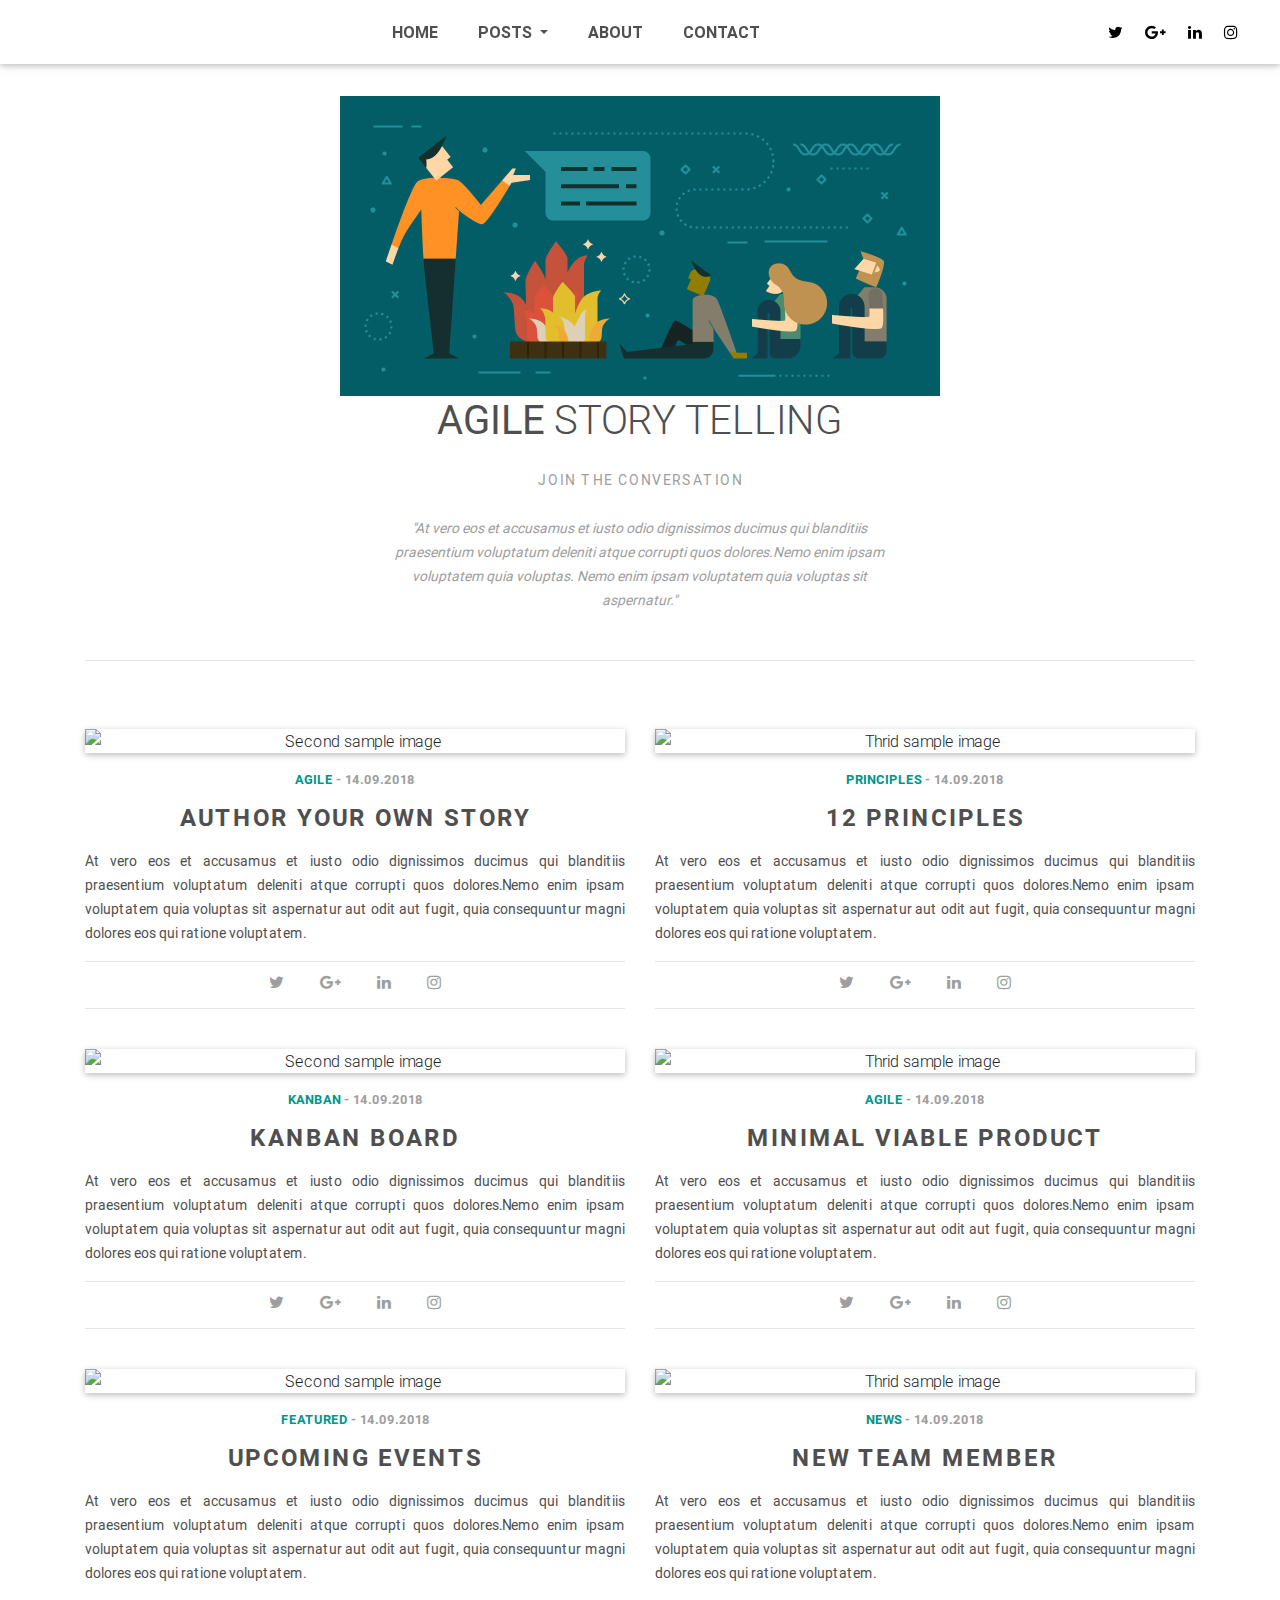
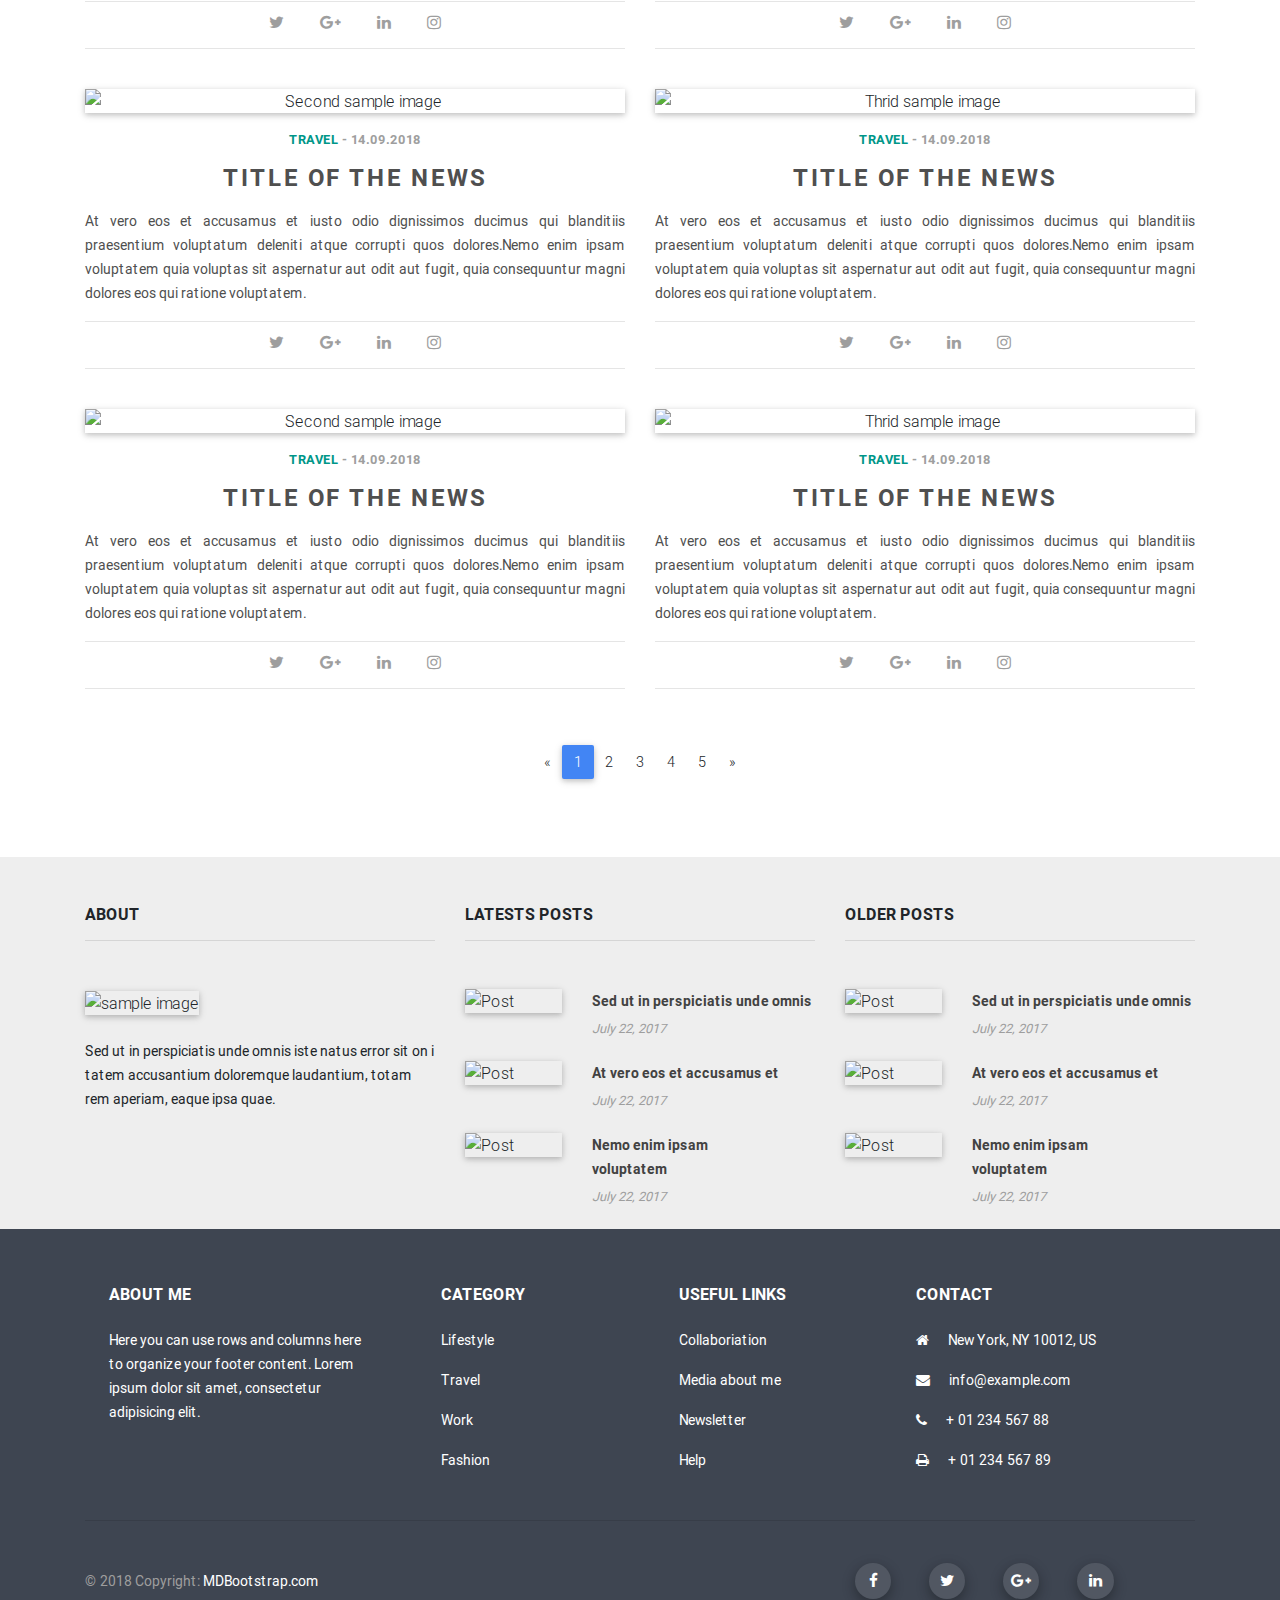
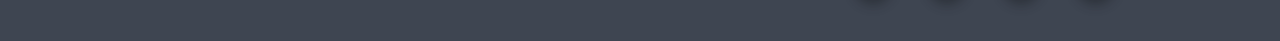
==== index.html @ 98bdf6e6 "first commit" ====
<!DOCTYPE html>
<html lang="en">

<head>
    <meta charset="UTF-8">
    <meta name="viewport" content="width=device-width, initial-scale=1, shrink-to-fit=no">
    <meta http-equiv="x-ua-compatible" content="ie=edge">

    <title>Agile Stories</title>

    <!-- Font Awesome -->
    <link rel="stylesheet" href="https://maxcdn.bootstrapcdn.com/font-awesome/4.7.0/css/font-awesome.min.css">

    <!-- Bootstrap core CSS -->
    <link href="../../css/bootstrap.min.css" rel="stylesheet">

    <!-- Material Design Bootstrap -->
    <link href="../../css/mdb.min.css" rel="stylesheet">

</head>

<body class="homepage-v2 hidden-sn animated">

    <!--Navigation-->
    <header>

        <!-- Navbar -->
        <nav class="navbar fixed-top navbar-expand-lg  navbar-light scrolling-navbar white">
            <div class="container-fluid justify-content-center align-items-center">

                <button class="navbar-toggler" type="button" data-toggle="collapse" data-target="#navbarSupportedContent-4" aria-controls="navbarSupportedContent-4"
                    aria-expanded="false" aria-label="Toggle navigation">
                    <span class="navbar-toggler-icon"></span>
                </button>
                <div class="collapse navbar-collapse justify-content-center" id="navbarSupportedContent-4">
                    <ul class="navbar-nav">

                        <li class="nav-item ml-4 mb-0">
                            <a class="nav-link waves-effect waves-light dark-grey-text font-weight-bold "
                                aria-haspopup="true" aria-expanded="false"> HOME </a>
                        </li>
                        <li class="nav-item dropdown ml-4  mb-0">
                            <a class="nav-link dropdown-toggle waves-effect waves-light dark-grey-text font-weight-bold" id="navbarDropdownMenuLink-2" data-toggle="dropdown"
                                aria-haspopup="true" aria-expanded="false"> POSTS </a>
                            <div class="dropdown-menu dropdown-menu-right" aria-labelledby="navbarDropdownMenuLink-2">
                                <a class="dropdown-item waves-effect waves-light" href="../postpage/v-1.html">V1</a>
                                <a class="dropdown-item waves-effect waves-light" href="../postpage/v-2.html">V2</a>
                                <a class="dropdown-item waves-effect waves-light" href="../postpage/v-3.html">V3</a>
                                <a class="dropdown-item waves-effect waves-light" href="../postpage/v-4.html">V4</a>
                            </div>
                        </li>
                        <li class="nav-item ml-4  mb-0">
                            <a href="#" class="nav-link waves-effect waves-light dark-grey-text font-weight-bold" id="navbarDropdownMenuLink-4"
                                > ABOUT </a>
                        </li>
                        <li class="nav-item ml-4 mb-0">
                            <a class="nav-link waves-effect waves-light dark-grey-text font-weight-bold" href="#">CONTACT
                                <span class="sr-only">(current)</span>
                            </a>
                        </li>
                        </li>

                    </ul>
                </div>

                <ul class="navbar-nav ml-auto nav-flex-icons">
                    <li class="nav-item ">
                        <a class="nav-link waves-effect waves-light">
                            <i class="fa fa-twitter"></i>
                        </a>
                    </li>
                    <li class="nav-item">
                        <a class="nav-link waves-effect waves-light">
                            <i class="fa fa-google-plus"></i>
                        </a>
                    </li>
                    <li class="nav-item">
                        <a class="nav-link waves-effect waves-light">
                            <i class="fa fa-linkedin"></i>
                        </a>
                    </li>
                    <li class="nav-item">
                        <a class="nav-link waves-effect waves-light">
                            <i class="fa fa-instagram"></i>
                        </a>
                    </li>

            </div>

        </nav>
        <!-- /.Navbar -->
    </header>
    <!-- /.Navigation -->

    <!--Main layout-->
    <main class="pt-5">

        <!--Intro-->
        <section>
            <div class="container-fluid text-center mt-5">
                <img src="/img/storytelling1.jpg" style="width: 600px" class="img-fluid" alt="First sample image">
                <!--Excerpt-->
                <h1 class="text-center dark-grey-text pb-3">
                    <strong>AGILE</strong> STORY TELLING</h1>

                <p class="grey-text text-center mb-4 text-uppercase spacing">JOIN THE CONVERSATION</p>
 
                <!--Grid row-->
                <div class="row flex-center">

                    <!--Grid column-->
                    <div class="col-md-10 col-xl-5">
                        <p class="grey-text text-center">
                            <em>"At vero eos et accusamus et iusto odio dignissimos ducimus qui blanditiis praesentium voluptatum
                                deleniti atque corrupti quos dolores.Nemo enim ipsam voluptatem quia voluptas. Nemo enim
                                ipsam voluptatem quia voluptas sit aspernatur."</em>
                        </p>
                    </div>
                    <!--Grid column-->

                </div>
                <!--Grid row-->

            </div>
        </section>
        <!--/Intro-->

        <!--Blog section-->
        <section>
            <div class="container">

                <hr class="my-5">
                <!--Blog-->
                <div class="row mt-5 pt-3">

                    <!--Main listing-->
                    <div class="col-lg-12 col-12 mt-1">

                        <!--Section: Blog v.3-->
                        <section class="section extra-margins pb-3 text-center text-lg-left">

                            <!--Grid row-->
                            <div class="row text-center">

                                <!--Grid column-->
                                <div class="col-md-6 mb-4">
                                    <!--Featured image-->
                                    <div class="view overlay z-depth-1 mb-2">
                                        <img src="https://mdbootstrap.com/img/Photos/Others/photo12.jpg" class="img-fluid" alt="Second sample image">
                                        <a>
                                            <div class="mask rgba-white-slight"></div>
                                        </a>
                                    </div>

                                    <!--Excerpt-->
                                    <a href="" class="teal-text text-center text-uppercase font-small">
                                        <h6 class="mb-3 mt-3 font-weight-bold ">Agile
                                            <a class="grey-text font-small"> - 14.09.2018</a>
                                        </h6>
                                    </a>
                                    <h4 class="mb-3 text-uppercase font-weight-bold dark-grey-text spacing">
                                        <strong>Author Your Own Story</strong>
                                    </h4>
                                    <p class="text-justify dark-grey-text">At vero eos et accusamus et iusto odio dignissimos ducimus qui blanditiis praesentium
                                        voluptatum deleniti atque corrupti quos dolores.Nemo enim ipsam voluptatem quia voluptas
                                        sit aspernatur aut odit aut fugit, quia consequuntur magni dolores eos qui ratione
                                        voluptatem.
                                    </p>

                                    <hr class="pb-0 mb-0">

                                    <a class="nav-link waves-effect waves-light">
                                        <i class="fa fa-twitter grey-text"></i>
                                    </a>
                                    <a class="nav-link waves-effect waves-light">
                                        <i class="fa fa-google-plus grey-text"></i>
                                    </a>
                                    <a class="nav-link waves-effect waves-light">
                                        <i class="fa fa-linkedin grey-text"></i>
                                    </a>
                                    <a class="nav-link waves-effect waves-light">
                                        <i class="fa fa-instagram grey-text"></i>
                                    </a>

                                    <hr class="pt-0 mt-0">
                                </div>
                                <!--Grid column-->

                                <!--Grid column-->
                                <div class="col-md-6 mb-4">
                                    <!--Featured image-->
                                    <div class="view overlay z-depth-1 mb-2">
                                        <img src="https://mdbootstrap.com/img/Photos/Others/photo3.jpg" class="img-fluid" alt="Thrid sample image">
                                        <a>
                                            <div class="mask rgba-white-slight"></div>
                                        </a>
                                    </div>

                                    <!--Excerpt-->
                                    <a href="" class="teal-text text-center text-uppercase font-small">
                                        <h6 class="mb-3 mt-3 font-weight-bold ">Principles
                                            <a class="grey-text font-small"> - 14.09.2018</a>
                                        </h6>
                                    </a>
                                    <h4 class="mb-3 text-uppercase font-weight-bold dark-grey-text spacing">
                                        <strong>12 Principles</strong>
                                    </h4>
                                    <p class="text-justify dark-grey-text">At vero eos et accusamus et iusto odio dignissimos ducimus qui blanditiis praesentium
                                        voluptatum deleniti atque corrupti quos dolores.Nemo enim ipsam voluptatem quia voluptas
                                        sit aspernatur aut odit aut fugit, quia consequuntur magni dolores eos qui ratione
                                        voluptatem.
                                    </p>

                                    <hr class="pb-0 mb-0">

                                    <a class="nav-link waves-effect waves-light">
                                        <i class="fa fa-twitter grey-text"></i>
                                    </a>
                                    <a class="nav-link waves-effect waves-light">
                                        <i class="fa fa-google-plus grey-text"></i>
                                    </a>
                                    <a class="nav-link waves-effect waves-light">
                                        <i class="fa fa-linkedin grey-text"></i>
                                    </a>
                                    <a class="nav-link waves-effect waves-light">
                                        <i class="fa fa-instagram grey-text"></i>
                                    </a>

                                    <hr class="pt-0 mt-0">
                                </div>
                                <!--Grid column-->

                            </div>
                            <!--/Grid row-->

                            <!--Grid row-->
                            <div class="row text-center">

                                <!--Grid column-->
                                <div class="col-md-6 mb-4">
                                    <!--Featured image-->
                                    <div class="view overlay z-depth-1 mb-2">
                                        <img src="https://mdbootstrap.com/img/Photos/Others/photo13.jpg" class="img-fluid" alt="Second sample image">
                                        <a>
                                            <div class="mask rgba-white-slight"></div>
                                        </a>
                                    </div>

                                    <!--Excerpt-->
                                    <a href="" class="teal-text text-center text-uppercase font-small">
                                        <h6 class="mb-3 mt-3 font-weight-bold ">Kanban
                                            <a class="grey-text font-small"> - 14.09.2018</a>
                                        </h6>
                                    </a>
                                    <h4 class="mb-3 text-uppercase font-weight-bold dark-grey-text spacing">
                                        <strong>Kanban Board</strong>
                                    </h4>
                                    <p class="text-justify dark-grey-text">At vero eos et accusamus et iusto odio dignissimos ducimus qui blanditiis praesentium
                                        voluptatum deleniti atque corrupti quos dolores.Nemo enim ipsam voluptatem quia voluptas
                                        sit aspernatur aut odit aut fugit, quia consequuntur magni dolores eos qui ratione
                                        voluptatem.
                                    </p>

                                    <hr class="pb-0 mb-0">

                                    <a class="nav-link waves-effect waves-light">
                                        <i class="fa fa-twitter grey-text"></i>
                                    </a>
                                    <a class="nav-link waves-effect waves-light">
                                        <i class="fa fa-google-plus grey-text"></i>
                                    </a>
                                    <a class="nav-link waves-effect waves-light">
                                        <i class="fa fa-linkedin grey-text"></i>
                                    </a>
                                    <a class="nav-link waves-effect waves-light">
                                        <i class="fa fa-instagram grey-text"></i>
                                    </a>

                                    <hr class="pt-0 mt-0">
                                </div>
                                <!--Grid column-->

                                <!--Grid column-->
                                <div class="col-md-6 mb-4">
                                    <!--Featured image-->
                                    <div class="view overlay z-depth-1 mb-2">
                                        <img src="https://mdbootstrap.com/img/Photos/Others/photo15.jpg" class="img-fluid" alt="Thrid sample image">
                                        <a>
                                            <div class="mask rgba-white-slight"></div>
                                        </a>
                                    </div>

                                    <!--Excerpt-->
                                    <a href="" class="teal-text text-center text-uppercase font-small">
                                        <h6 class="mb-3 mt-3 font-weight-bold ">Agile
                                            <a class="grey-text font-small"> - 14.09.2018</a>
                                        </h6>
                                    </a>
                                    <h4 class="mb-3 text-uppercase font-weight-bold dark-grey-text spacing">
                                        <strong>Minimal Viable Product</strong>
                                    </h4>
                                    <p class="text-justify dark-grey-text">At vero eos et accusamus et iusto odio dignissimos ducimus qui blanditiis praesentium
                                        voluptatum deleniti atque corrupti quos dolores.Nemo enim ipsam voluptatem quia voluptas
                                        sit aspernatur aut odit aut fugit, quia consequuntur magni dolores eos qui ratione
                                        voluptatem.
                                    </p>

                                    <hr class="pb-0 mb-0">

                                    <a class="nav-link waves-effect waves-light">
                                        <i class="fa fa-twitter grey-text"></i>
                                    </a>
                                    <a class="nav-link waves-effect waves-light">
                                        <i class="fa fa-google-plus grey-text"></i>
                                    </a>
                                    <a class="nav-link waves-effect waves-light">
                                        <i class="fa fa-linkedin grey-text"></i>
                                    </a>
                                    <a class="nav-link waves-effect waves-light">
                                        <i class="fa fa-instagram grey-text"></i>
                                    </a>

                                    <hr class="pt-0 mt-0">
                                </div>
                                <!--Grid column-->

                            </div>
                            <!--/Grid row-->

                            <!--Grid row-->
                            <div class="row text-center">

                                <!--Grid column-->
                                <div class="col-md-6 mb-4">
                                    <!--Featured image-->
                                    <div class="view overlay z-depth-1 mb-2">
                                        <img src="https://mdbootstrap.com/img/Photos/Others/photo10.jpg" class="img-fluid" alt="Second sample image">
                                        <a>
                                            <div class="mask rgba-white-slight"></div>
                                        </a>
                                    </div>

                                    <!--Excerpt-->
                                    <a href="" class="teal-text text-center text-uppercase font-small">
                                        <h6 class="mb-3 mt-3 font-weight-bold ">Featured
                                            <a class="grey-text font-small"> - 14.09.2018</a>
                                        </h6>
                                    </a>
                                    <h4 class="mb-3 text-uppercase font-weight-bold dark-grey-text spacing">
                                        <strong>Upcoming Events</strong>
                                    </h4>
                                    <p class="text-justify dark-grey-text">At vero eos et accusamus et iusto odio dignissimos ducimus qui blanditiis praesentium
                                        voluptatum deleniti atque corrupti quos dolores.Nemo enim ipsam voluptatem quia voluptas
                                        sit aspernatur aut odit aut fugit, quia consequuntur magni dolores eos qui ratione
                                        voluptatem.
                                    </p>

                                    <hr class="pb-0 mb-0">

                                    <a class="nav-link waves-effect waves-light">
                                        <i class="fa fa-twitter grey-text"></i>
                                    </a>
                                    <a class="nav-link waves-effect waves-light">
                                        <i class="fa fa-google-plus grey-text"></i>
                                    </a>
                                    <a class="nav-link waves-effect waves-light">
                                        <i class="fa fa-linkedin grey-text"></i>
                                    </a>
                                    <a class="nav-link waves-effect waves-light">
                                        <i class="fa fa-instagram grey-text"></i>
                                    </a>

                                    <hr class="pt-0 mt-0">
                                </div>
                                <!--Grid column-->

                                <!--Grid column-->
                                <div class="col-md-6 mb-4">
                                    <!--Featured image-->
                                    <div class="view overlay z-depth-1 mb-2">
                                        <img src="https://mdbootstrap.com/img/Photos/Others/photo11.jpg" class="img-fluid" alt="Thrid sample image">
                                        <a>
                                            <div class="mask rgba-white-slight"></div>
                                        </a>
                                    </div>

                                    <!--Excerpt-->
                                    <a href="" class="teal-text text-center text-uppercase font-small">
                                        <h6 class="mb-3 mt-3 font-weight-bold ">News
                                            <a class="grey-text font-small"> - 14.09.2018</a>
                                        </h6>
                                    </a>
                                    <h4 class="mb-3 text-uppercase font-weight-bold dark-grey-text spacing">
                                        <strong>NEW TEAM MEMBER</strong>
                                    </h4>
                                    <p class="text-justify dark-grey-text">At vero eos et accusamus et iusto odio dignissimos ducimus qui blanditiis praesentium
                                        voluptatum deleniti atque corrupti quos dolores.Nemo enim ipsam voluptatem quia voluptas
                                        sit aspernatur aut odit aut fugit, quia consequuntur magni dolores eos qui ratione
                                        voluptatem.
                                    </p>

                                    <hr class="pb-0 mb-0">

                                    <a class="nav-link waves-effect waves-light">
                                        <i class="fa fa-twitter grey-text"></i>
                                    </a>
                                    <a class="nav-link waves-effect waves-light">
                                        <i class="fa fa-google-plus grey-text"></i>
                                    </a>
                                    <a class="nav-link waves-effect waves-light">
                                        <i class="fa fa-linkedin grey-text"></i>
                                    </a>
                                    <a class="nav-link waves-effect waves-light">
                                        <i class="fa fa-instagram grey-text"></i>
                                    </a>

                                    <hr class="pt-0 mt-0">
                                </div>
                                <!--Grid column-->

                            </div>
                            <!--/Grid row-->

                            <!--Grid row-->
                            <div class="row text-center">

                                <!--Grid column-->
                                <div class="col-md-6 mb-4">
                                    <!--Featured image-->
                                    <div class="view overlay z-depth-1 mb-2">
                                        <img src="https://mdbootstrap.com/img/Photos/Others/laptop-sm.jpg" class="img-fluid" alt="Second sample image">
                                        <a>
                                            <div class="mask rgba-white-slight"></div>
                                        </a>
                                    </div>

                                    <!--Excerpt-->
                                    <a href="" class="teal-text text-center text-uppercase font-small">
                                        <h6 class="mb-3 mt-3 font-weight-bold ">Travel
                                            <a class="grey-text font-small"> - 14.09.2018</a>
                                        </h6>
                                    </a>
                                    <h4 class="mb-3 text-uppercase font-weight-bold dark-grey-text spacing">
                                        <strong>title of the news</strong>
                                    </h4>
                                    <p class="text-justify dark-grey-text">At vero eos et accusamus et iusto odio dignissimos ducimus qui blanditiis praesentium
                                        voluptatum deleniti atque corrupti quos dolores.Nemo enim ipsam voluptatem quia voluptas
                                        sit aspernatur aut odit aut fugit, quia consequuntur magni dolores eos qui ratione
                                        voluptatem.
                                    </p>

                                    <hr class="pb-0 mb-0">

                                    <a class="nav-link waves-effect waves-light">
                                        <i class="fa fa-twitter grey-text"></i>
                                    </a>
                                    <a class="nav-link waves-effect waves-light">
                                        <i class="fa fa-google-plus grey-text"></i>
                                    </a>
                                    <a class="nav-link waves-effect waves-light">
                                        <i class="fa fa-linkedin grey-text"></i>
                                    </a>
                                    <a class="nav-link waves-effect waves-light">
                                        <i class="fa fa-instagram grey-text"></i>
                                    </a>

                                    <hr class="pt-0 mt-0">
                                </div>
                                <!--Grid column-->

                                <!--Grid column-->
                                <div class="col-md-6 mb-4">
                                    <!--Featured image-->
                                    <div class="view overlay z-depth-1 mb-2">
                                        <img src="https://mdbootstrap.com/img/Photos/Others/photo4.jpg" class="img-fluid" alt="Thrid sample image">
                                        <a>
                                            <div class="mask rgba-white-slight"></div>
                                        </a>
                                    </div>

                                    <!--Excerpt-->
                                    <a href="" class="teal-text text-center text-uppercase font-small">
                                        <h6 class="mb-3 mt-3 font-weight-bold ">Travel
                                            <a class="grey-text font-small"> - 14.09.2018</a>
                                        </h6>
                                    </a>
                                    <h4 class="mb-3 text-uppercase font-weight-bold dark-grey-text spacing">
                                        <strong>title of the news</strong>
                                    </h4>
                                    <p class="text-justify dark-grey-text">At vero eos et accusamus et iusto odio dignissimos ducimus qui blanditiis praesentium
                                        voluptatum deleniti atque corrupti quos dolores.Nemo enim ipsam voluptatem quia voluptas
                                        sit aspernatur aut odit aut fugit, quia consequuntur magni dolores eos qui ratione
                                        voluptatem.
                                    </p>

                                    <hr class="pb-0 mb-0">

                                    <a class="nav-link waves-effect waves-light">
                                        <i class="fa fa-twitter grey-text"></i>
                                    </a>
                                    <a class="nav-link waves-effect waves-light">
                                        <i class="fa fa-google-plus grey-text"></i>
                                    </a>
                                    <a class="nav-link waves-effect waves-light">
                                        <i class="fa fa-linkedin grey-text"></i>
                                    </a>
                                    <a class="nav-link waves-effect waves-light">
                                        <i class="fa fa-instagram grey-text"></i>
                                    </a>

                                    <hr class="pt-0 mt-0">
                                </div>
                                <!--Grid column-->

                            </div>
                            <!--/Grid row-->

                            <!--Grid row-->
                            <div class="row text-center">

                                <!--Grid column-->
                                <div class="col-md-6 mb-4">
                                    <!--Featured image-->
                                    <div class="view overlay z-depth-1 mb-2">
                                        <img src="https://mdbootstrap.com/img/Photos/Others/photo14.jpg" class="img-fluid" alt="Second sample image">
                                        <a>
                                            <div class="mask rgba-white-slight"></div>
                                        </a>
                                    </div>

                                    <!--Excerpt-->
                                    <a href="" class="teal-text text-center text-uppercase font-small">
                                        <h6 class="mb-3 mt-3 font-weight-bold ">Travel
                                            <a class="grey-text font-small"> - 14.09.2018</a>
                                        </h6>
                                    </a>
                                    <h4 class="mb-3 text-uppercase font-weight-bold dark-grey-text spacing">
                                        <strong>title of the news</strong>
                                    </h4>
                                    <p class="text-justify dark-grey-text">At vero eos et accusamus et iusto odio dignissimos ducimus qui blanditiis praesentium
                                        voluptatum deleniti atque corrupti quos dolores.Nemo enim ipsam voluptatem quia voluptas
                                        sit aspernatur aut odit aut fugit, quia consequuntur magni dolores eos qui ratione
                                        voluptatem.
                                    </p>

                                    <hr class="pb-0 mb-0">

                                    <a class="nav-link waves-effect waves-light">
                                        <i class="fa fa-twitter grey-text"></i>
                                    </a>
                                    <a class="nav-link waves-effect waves-light">
                                        <i class="fa fa-google-plus grey-text"></i>
                                    </a>
                                    <a class="nav-link waves-effect waves-light">
                                        <i class="fa fa-linkedin grey-text"></i>
                                    </a>
                                    <a class="nav-link waves-effect waves-light">
                                        <i class="fa fa-instagram grey-text"></i>
                                    </a>

                                    <hr class="pt-0 mt-0">
                                </div>
                                <!--Grid column-->

                                <!--Grid column-->
                                <div class="col-md-6 mb-4">
                                    <!--Featured image-->
                                    <div class="view overlay z-depth-1 mb-2">
                                        <img src="https://mdbootstrap.com/img/Photos/Others/laptop1.jpg" class="img-fluid" alt="Thrid sample image">
                                        <a>
                                            <div class="mask rgba-white-slight"></div>
                                        </a>
                                    </div>

                                    <!--Excerpt-->
                                    <a href="" class="teal-text text-center text-uppercase font-small">
                                        <h6 class="mb-3 mt-3 font-weight-bold ">Travel
                                            <a class="grey-text font-small"> - 14.09.2018</a>
                                        </h6>
                                    </a>
                                    <h4 class="mb-3 text-uppercase font-weight-bold dark-grey-text spacing">
                                        <strong>title of the news</strong>
                                    </h4>
                                    <p class="text-justify dark-grey-text">At vero eos et accusamus et iusto odio dignissimos ducimus qui blanditiis praesentium
                                        voluptatum deleniti atque corrupti quos dolores.Nemo enim ipsam voluptatem quia voluptas
                                        sit aspernatur aut odit aut fugit, quia consequuntur magni dolores eos qui ratione
                                        voluptatem.
                                    </p>

                                    <hr class="pb-0 mb-0">

                                    <a class="nav-link waves-effect waves-light">
                                        <i class="fa fa-twitter grey-text"></i>
                                    </a>
                                    <a class="nav-link waves-effect waves-light">
                                        <i class="fa fa-google-plus grey-text"></i>
                                    </a>
                                    <a class="nav-link waves-effect waves-light">
                                        <i class="fa fa-linkedin grey-text"></i>
                                    </a>
                                    <a class="nav-link waves-effect waves-light">
                                        <i class="fa fa-instagram grey-text"></i>
                                    </a>

                                    <hr class="pt-0 mt-0">
                                </div>
                                <!--Grid column-->

                            </div>
                            <!--/Grid row-->


                        </section>
                        <!--Section: Blog v.3-->


                        <!--Pagination dark grey-->
                        <nav class="mb-5 pb-2">
                            <ul class="pagination pg-darkgrey flex-center">
                                <!--Arrow left-->
                                <li class="page-item">
                                    <a class="page-link" aria-label="Previous">
                                        <span aria-hidden="true">&laquo;</span>
                                        <span class="sr-only">Previous</span>
                                    </a>
                                </li>

                                <!--Numbers-->
                                <li class="page-item active">
                                    <a class="page-link">1</a>
                                </li>
                                <li class="page-item">
                                    <a class="page-link">2</a>
                                </li>
                                <li class="page-item">
                                    <a class="page-link">3</a>
                                </li>
                                <li class="page-item">
                                    <a class="page-link">4</a>
                                </li>
                                <li class="page-item">
                                    <a class="page-link">5</a>
                                </li>

                                <!--Arrow right-->
                                <li class="page-item">
                                    <a class="page-link" aria-label="Next">
                                        <span aria-hidden="true">&raquo;</span>
                                        <span class="sr-only">Next</span>
                                    </a>
                                </li>
                            </ul>
                        </nav>
                        <!--Pagination dark grey-->

                    </div>
                    <!--Main listing-->

                </div>
                <!--Blog-->

            </div>
        </section>
        <!--Blog section-->

        <!--Latest posts-->
        <section>
            <div class="container-fluid grey lighten-3 mb-0 pb-0">
                <div class="container">
                    <!--Grid row-->
                    <div class="row">

                        <!--Grid column-->
                        <div class="col-lg-4 col-md-12">
                            <h6 class="font-weight-bold mt-5 mb-3">ABOUT</h6>
                            <hr class="mb-5">
                            <img src="https://mdbootstrap.com/img/Photos/Slides/img (108).jpg" alt="sample image" class="img-fluid z-depth-1">
                            <p class="mt-4 mb-5">Sed ut in perspiciatis unde omnis iste natus error sit on i tatem accusantium doloremque laudantium,
                                totam rem aperiam, eaque ipsa quae.</p>
                        </div>
                        <!--Grid column-->

                        <!--Grid column-->
                        <div class="col-lg-4 col-md-6">
                            <h6 class="font-weight-bold mt-5 mb-3">LATESTS POSTS</h6>
                            <hr class="mb-5">
                            <!--Grid row-->
                            <div class="row mt-4">

                                <!--Grid column-->
                                <div class="col-4">

                                    <!--Image-->
                                    <div class="view overlay z-depth-1 mb-3">
                                        <img src="https://mdbootstrap.com/img/Photos/Others/photo12.jpg" class="img-fluid" alt="Post">
                                        <a>
                                            <div class="mask rgba-white-slight"></div>
                                        </a>
                                    </div>

                                </div>
                                <!--Grid column-->

                                <!--Second column-->
                                <div class="col-8 mb-1">

                                    <!--Post data-->
                                    <div class="">
                                        <p class="mb-1">
                                            <a href="#!" class="text-hover font-weight-bold">Sed ut in perspiciatis unde omnis</a>
                                        </p>
                                        <p class="font-small grey-text">
                                            <em>July 22, 2017</em>
                                        </p>
                                    </div>

                                </div>
                                <!--Second column-->

                            </div>
                            <!--Grid row-->

                            <!--Grid row-->
                            <div class="row">

                                <!--Grid column-->
                                <div class="col-4">

                                    <!--Image-->
                                    <div class="view overlay z-depth-1 mb-3">
                                        <img src="https://mdbootstrap.com/img/Photos/Others/photo11.jpg" class="img-fluid" alt="Post">
                                        <a>
                                            <div class="mask rgba-white-slight"></div>
                                        </a>
                                    </div>

                                </div>
                                <!--Grid column-->

                                <!--Second column-->
                                <div class="col-7 mb-1">

                                    <!--Post data-->
                                    <div class="">
                                        <p class="mb-1">
                                            <a href="#!" class="text-hover font-weight-bold">At vero eos et accusamus et </a>
                                        </p>
                                        <p class="font-small grey-text">
                                            <em>July 22, 2017</em>
                                        </p>
                                    </div>

                                </div>
                                <!--Second column-->

                            </div>
                            <!--Grid row-->

                            <!--Grid row-->
                            <div class="row">

                                <!--Grid column-->
                                <div class="col-4">

                                    <!--Image-->
                                    <div class="view overlay z-depth-1 mb-3">
                                        <img src="https://mdbootstrap.com/img/Photos/Others/photo15.jpg" class="img-fluid" alt="Post">
                                        <a>
                                            <div class="mask rgba-white-slight"></div>
                                        </a>
                                    </div>

                                </div>
                                <!--Grid column-->

                                <!--Second column-->
                                <div class="col-7 mb-1">

                                    <!--Post data-->
                                    <div class="">
                                        <p class="mb-1">
                                            <a href="#!" class="text-hover font-weight-bold">Nemo enim ipsam voluptatem</a>
                                        </p>
                                        <p class="font-small grey-text">
                                            <em>July 22, 2017</em>
                                        </p>

                                    </div>

                                </div>
                                <!--Second column-->

                            </div>
                            <!--Grid row-->

                        </div>
                        <!--Grid column-->

                        <!--Grid column-->
                        <div class="col-lg-4 col-md-6">
                            <h6 class="font-weight-bold mt-5 mb-3">OLDER POSTS</h6>
                            <hr class="mb-5">
                            <!--Grid row-->
                            <div class="row mt-4">

                                <!--Grid column-->
                                <div class="col-4">

                                    <!--Image-->
                                    <div class="view overlay z-depth-1 mb-3">
                                        <img src="https://mdbootstrap.com/img/Photos/Others/photo1.jpg" class="img-fluid" alt="Post">
                                        <a>
                                            <div class="mask rgba-white-slight"></div>
                                        </a>
                                    </div>

                                </div>
                                <!--Grid column-->

                                <!--Second column-->
                                <div class="col-8 mb-1">

                                    <!--Post data-->
                                    <div class="">
                                        <p class="mb-1">
                                            <a href="#!" class="text-hover font-weight-bold">Sed ut in perspiciatis unde omnis</a>
                                        </p>
                                        <p class="font-small grey-text">
                                            <em>July 22, 2017</em>
                                        </p>

                                    </div>

                                </div>
                                <!--Second column-->

                            </div>
                            <!--Grid row-->


                            <!--Grid row-->
                            <div class="row">

                                <!--Grid column-->
                                <div class="col-4">

                                    <!--Image-->
                                    <div class="view overlay z-depth-1 mb-3">
                                        <img src="https://mdbootstrap.com/img/Photos/Others/photo9.jpg" class="img-fluid" alt="Post">
                                        <a>
                                            <div class="mask rgba-white-slight"></div>
                                        </a>
                                    </div>

                                </div>
                                <!--Grid column-->

                                <!--Second column-->
                                <div class="col-7 mb-1">

                                    <!--Post data-->
                                    <div class="">
                                        <p class="mb-1">
                                            <a href="#!" class="text-hover font-weight-bold">At vero eos et accusamus et </a>
                                        </p>
                                        <p class="font-small grey-text">
                                            <em>July 22, 2017</em>
                                        </p>

                                    </div>

                                </div>
                                <!--Second column-->

                            </div>
                            <!--Grid row-->


                            <!--Grid row-->
                            <div class="row">

                                <!--Grid column-->
                                <div class="col-4">

                                    <!--Image-->
                                    <div class="view overlay z-depth-1 mb-3">
                                        <img src="https://mdbootstrap.com/img/Photos/Others/photo4.jpg" class="img-fluid" alt="Post">
                                        <a>
                                            <div class="mask rgba-white-slight"></div>
                                        </a>
                                    </div>

                                </div>
                                <!--Grid column-->

                                <!--Second column-->
                                <div class="col-7 mb-1">

                                    <!--Post data-->
                                    <div class="">
                                        <p class="mb-1">
                                            <a href="#!" class="text-hover font-weight-bold">Nemo enim ipsam voluptatem</a>
                                        </p>
                                        <p class="font-small grey-text">
                                            <em>July 22, 2017</em>
                                        </p>
                                    </div>

                                </div>
                                <!--Second column-->

                            </div>
                            <!--Grid row-->

                        </div>
                        <!--Grid column-->

                    </div>
                    <!--Grid row-->

                </div>
            </div>
        </section>
        <!--/Latest posts-->
    </main>
    <!--/.Main layout-->

    <!--Footer-->
    <footer class="page-footer stylish-color-dark text-center text-md-left mt-0 pt-4">

        <!--Footer Links-->
        <div class="container">

            <!-- Footer links -->
            <div class="row text-center text-md-left mt-3 pb-3">

                <!--First column-->
                <div class="col-md-3 col-lg-3 col-xl-3 mx-auto mt-3">
                    <h6 class="text-uppercase mb-4 font-weight-bold">About me</h6>
                    <p>Here you can use rows and columns here to organize your footer content. Lorem ipsum dolor sit amet,
                        consectetur adipisicing elit.</p>
                </div>
                <!--/.First column-->

                <hr class="w-100 clearfix d-md-none">

                <!--Second column-->
                <div class="col-md-2 col-lg-2 col-xl-2 mx-auto mt-3">
                    <h6 class="text-uppercase mb-4 font-weight-bold">Category</h6>
                    <p>
                        <a href="#!">Lifestyle</a>
                    </p>
                    <p>
                        <a href="#!">Travel</a>
                    </p>
                    <p>
                        <a href="#!">Work</a>
                    </p>
                    <p>
                        <a href="#!">Fashion</a>
                    </p>
                </div>
                <!--/.Second column-->

                <hr class="w-100 clearfix d-md-none">

                <!--Third column-->
                <div class="col-md-3 col-lg-2 col-xl-2 mx-auto mt-3">
                    <h6 class="text-uppercase mb-4 font-weight-bold">Useful links</h6>
                    <p>
                        <a href="#!">Collaboriation</a>
                    </p>
                    <p>
                        <a href="#!">Media about me</a>
                    </p>
                    <p>
                        <a href="#!">Newsletter</a>
                    </p>
                    <p>
                        <a href="#!">Help</a>
                    </p>
                </div>
                <!--/.Third column-->

                <hr class="w-100 clearfix d-md-none">

                <!--Fourth column-->
                <div class="col-md-4 col-lg-3 col-xl-3 mx-auto mt-3">
                    <h6 class="text-uppercase mb-4 font-weight-bold">Contact</h6>
                    <p>
                        <i class="fa fa-home mr-3"></i> New York, NY 10012, US</p>
                    <p>
                        <i class="fa fa-envelope mr-3"></i> info@example.com</p>
                    <p>
                        <i class="fa fa-phone mr-3"></i> + 01 234 567 88</p>
                    <p>
                        <i class="fa fa-print mr-3"></i> + 01 234 567 89</p>
                </div>
                <!--/.Fourth column-->

            </div>
            <!-- Footer links -->

            <hr>

            <div class="row py-3 d-flex align-items-center">

                <!--Grid column-->
                <div class="col-md-7 col-lg-8">

                    <!--Copyright-->
                    <p class="text-center text-md-left grey-text">
                        © 2018 Copyright: <a href="https://mdbootstrap.com/education/bootstrap/" target="_blank"> MDBootstrap.com </a>
                    </p>
                    <!--/.Copyright-->

                </div>
                <!--Grid column-->

                <!--Grid column-->
                <div class="col-md-5 col-lg-4 ml-lg-0">

                    <!--Social buttons-->
                    <div class="social-section text-center text-md-left">
                        <ul class="list-unstyled list-inline">
                            <li class="list-inline-item mx-0">
                                <a class="btn-floating btn-sm rgba-white-slight mr-xl-4">
                                    <i class="fa fa-facebook"></i>
                                </a>
                            </li>
                            <li class="list-inline-item mx-0">
                                <a class="btn-floating btn-sm rgba-white-slight mr-xl-4">
                                    <i class="fa fa-twitter"></i>
                                </a>
                            </li>
                            <li class="list-inline-item mx-0">
                                <a class="btn-floating btn-sm rgba-white-slight mr-xl-4">
                                    <i class="fa fa-google-plus"></i>
                                </a>
                            </li>
                            <li class="list-inline-item mx-0">
                                <a class="btn-floating btn-sm rgba-white-slight mr-xl-4">
                                    <i class="fa fa-linkedin"></i>
                                </a>
                            </li>
                        </ul>
                    </div>
                    <!--/.Social buttons-->

                </div>
                <!--Grid column-->

            </div>

        </div>

    </footer>
    <!--/.Footer-->

    <!-- SCRIPTS -->

    <!-- JQuery -->
    <script type="text/javascript" src="../../js/jquery-3.3.1.min.js"></script>

    <!-- Bootstrap tooltips -->
    <script type="text/javascript" src="../../js/popper.min.js"></script>

    <!-- Bootstrap core JavaScript -->
    <script type="text/javascript" src="../../js/bootstrap.min.js"></script>

    <!-- MDB core JavaScript -->
    <script type="text/javascript" src="../../js/mdb.min.js"></script>

    <script type="text/javascript">
        /* WOW.js init */
        new WOW().init();

        // Tooltips Initialization
        $(function () {
            $('[data-toggle="tooltip"]').tooltip()
        })
    </script>

    <script>
        // Material Select Initialization
        $(document).ready(function () {
            $('.mdb-select').material_select();
        });
    </script>

    <script>
        // MDB Lightbox Init
        $(function () {
            $("#mdb-lightbox-ui").load("../../../mdb-addons/mdb-lightbox-ui.html");
        });
    </script>
</body>

</html>
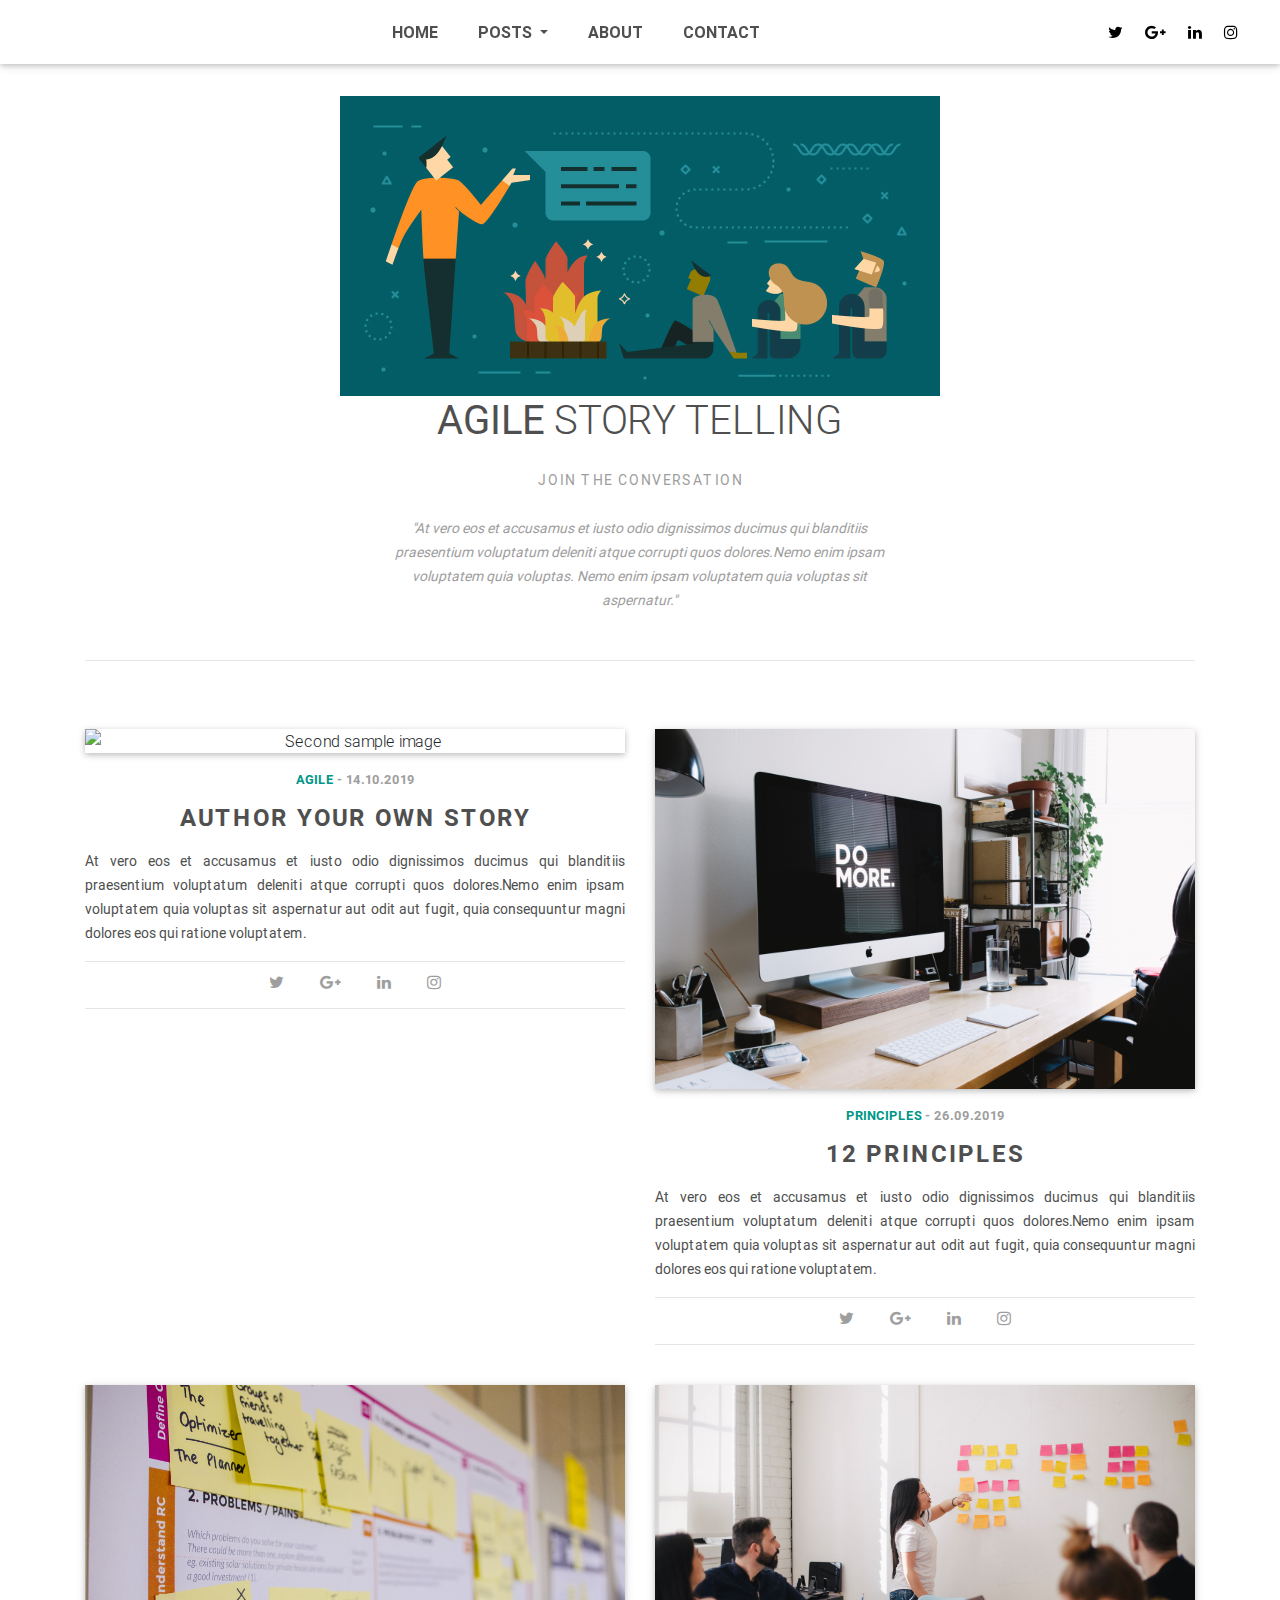
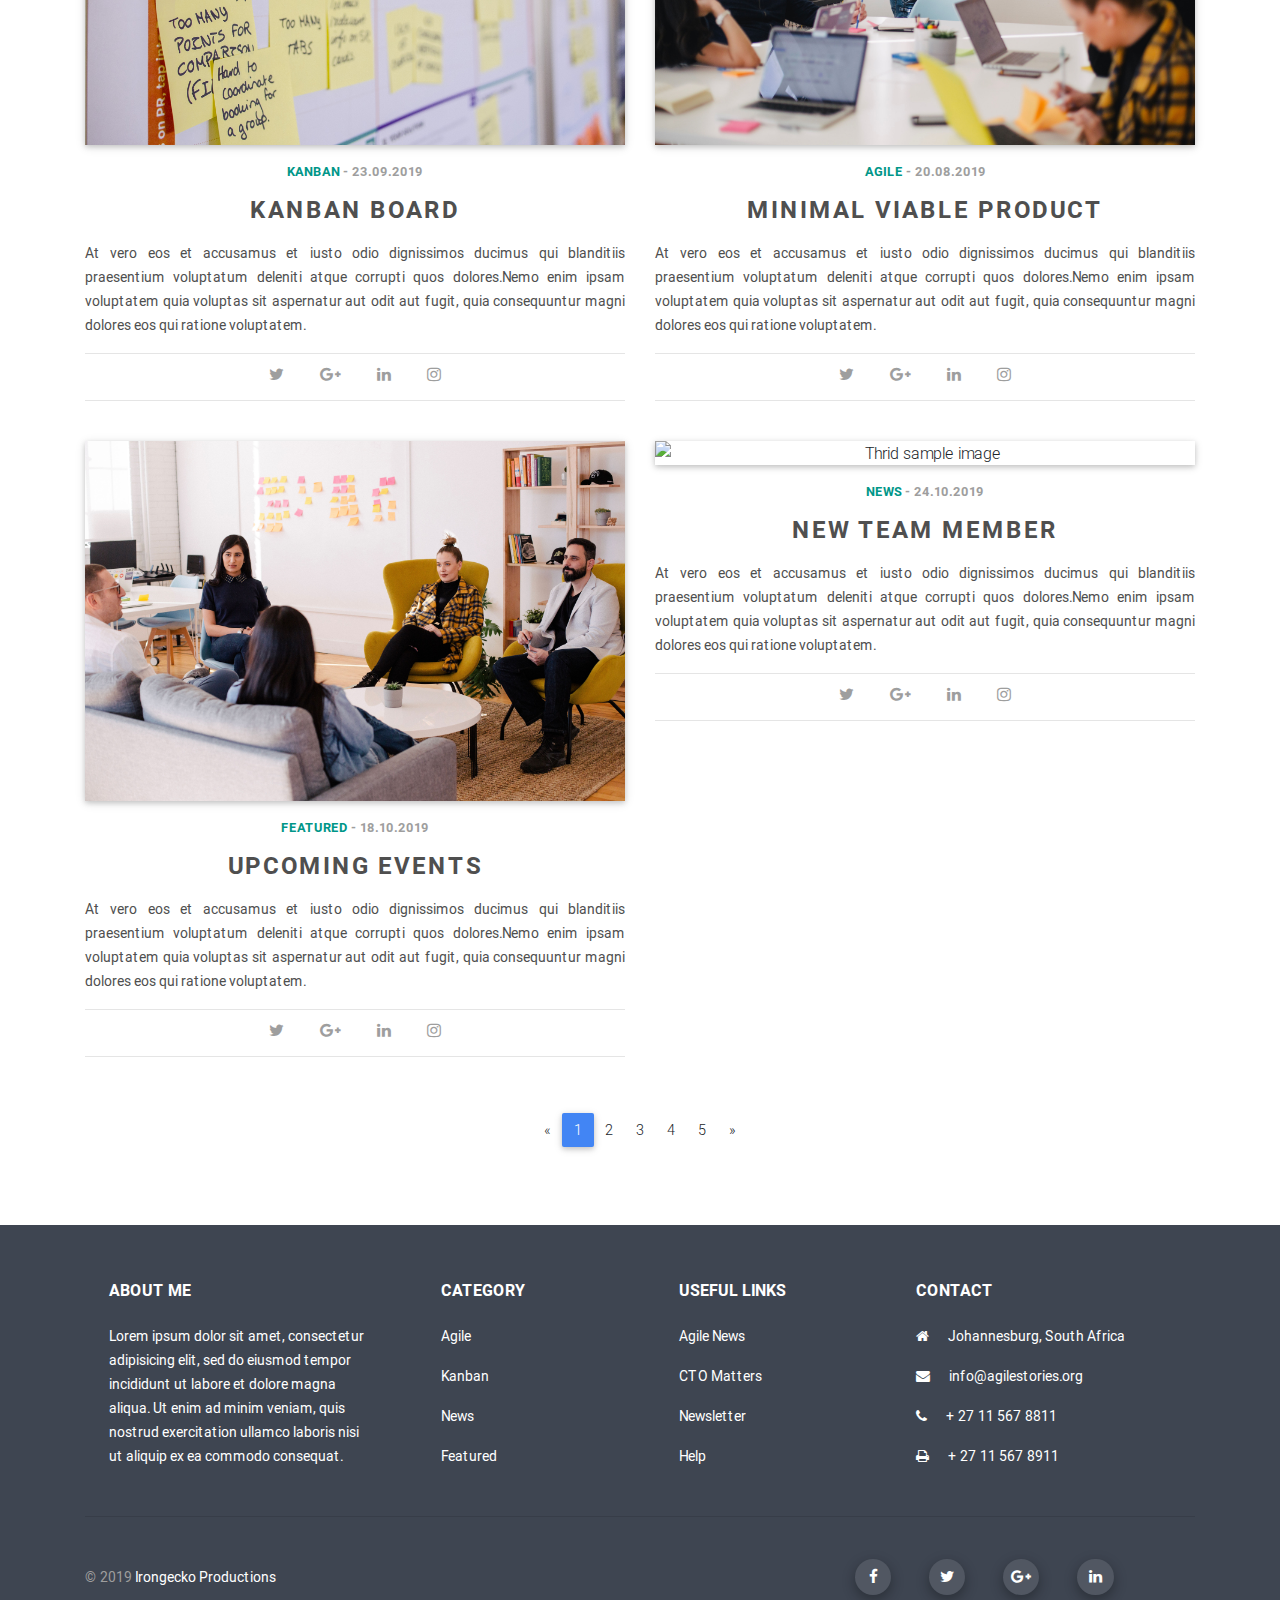
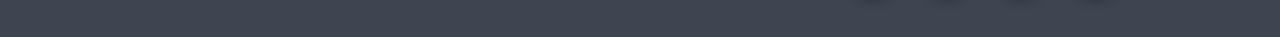
==== commit ef075675: "Mockup Homepage completed" ====
--- a/index.html
+++ b/index.html
@@ -44,10 +44,8 @@
                             <a class="nav-link dropdown-toggle waves-effect waves-light dark-grey-text font-weight-bold" id="navbarDropdownMenuLink-2" data-toggle="dropdown"
                                 aria-haspopup="true" aria-expanded="false"> POSTS </a>
                             <div class="dropdown-menu dropdown-menu-right" aria-labelledby="navbarDropdownMenuLink-2">
-                                <a class="dropdown-item waves-effect waves-light" href="../postpage/v-1.html">V1</a>
-                                <a class="dropdown-item waves-effect waves-light" href="../postpage/v-2.html">V2</a>
-                                <a class="dropdown-item waves-effect waves-light" href="../postpage/v-3.html">V3</a>
-                                <a class="dropdown-item waves-effect waves-light" href="../postpage/v-4.html">V4</a>
+                                <a class="dropdown-item waves-effect waves-light" href="../postpage/v-1.html">FEATURED</a>
+                                <a class="dropdown-item waves-effect waves-light" href="../postpage/v-2.html">NEWS</a>
                             </div>
                         </li>
                         <li class="nav-item ml-4  mb-0">
@@ -147,7 +145,7 @@
                                 <div class="col-md-6 mb-4">
                                     <!--Featured image-->
                                     <div class="view overlay z-depth-1 mb-2">
-                                        <img src="https://mdbootstrap.com/img/Photos/Others/photo12.jpg" class="img-fluid" alt="Second sample image">
+                                        <img src="/img/pic2.jpg"  class="img-fluid" alt="Second sample image">
                                         <a>
                                             <div class="mask rgba-white-slight"></div>
                                         </a>
@@ -156,7 +154,7 @@
                                     <!--Excerpt-->
                                     <a href="" class="teal-text text-center text-uppercase font-small">
                                         <h6 class="mb-3 mt-3 font-weight-bold ">Agile
-                                            <a class="grey-text font-small"> - 14.09.2018</a>
+                                            <a class="grey-text font-small"> - 14.10.2019</a>
                                         </h6>
                                     </a>
                                     <h4 class="mb-3 text-uppercase font-weight-bold dark-grey-text spacing">
@@ -191,7 +189,7 @@
                                 <div class="col-md-6 mb-4">
                                     <!--Featured image-->
                                     <div class="view overlay z-depth-1 mb-2">
-                                        <img src="https://mdbootstrap.com/img/Photos/Others/photo3.jpg" class="img-fluid" alt="Thrid sample image">
+                                        <img src="/img/pic1.jpg" class="img-fluid" alt="Thrid sample image">
                                         <a>
                                             <div class="mask rgba-white-slight"></div>
                                         </a>
@@ -200,7 +198,7 @@
                                     <!--Excerpt-->
                                     <a href="" class="teal-text text-center text-uppercase font-small">
                                         <h6 class="mb-3 mt-3 font-weight-bold ">Principles
-                                            <a class="grey-text font-small"> - 14.09.2018</a>
+                                            <a class="grey-text font-small"> - 26.09.2019</a>
                                         </h6>
                                     </a>
                                     <h4 class="mb-3 text-uppercase font-weight-bold dark-grey-text spacing">
@@ -241,7 +239,7 @@
                                 <div class="col-md-6 mb-4">
                                     <!--Featured image-->
                                     <div class="view overlay z-depth-1 mb-2">
-                                        <img src="https://mdbootstrap.com/img/Photos/Others/photo13.jpg" class="img-fluid" alt="Second sample image">
+                                        <img src="/img/pic3.jpg" class="img-fluid" alt="Second sample image">
                                         <a>
                                             <div class="mask rgba-white-slight"></div>
                                         </a>
@@ -250,7 +248,7 @@
                                     <!--Excerpt-->
                                     <a href="" class="teal-text text-center text-uppercase font-small">
                                         <h6 class="mb-3 mt-3 font-weight-bold ">Kanban
-                                            <a class="grey-text font-small"> - 14.09.2018</a>
+                                            <a class="grey-text font-small"> - 23.09.2019</a>
                                         </h6>
                                     </a>
                                     <h4 class="mb-3 text-uppercase font-weight-bold dark-grey-text spacing">
@@ -285,7 +283,7 @@
                                 <div class="col-md-6 mb-4">
                                     <!--Featured image-->
                                     <div class="view overlay z-depth-1 mb-2">
-                                        <img src="https://mdbootstrap.com/img/Photos/Others/photo15.jpg" class="img-fluid" alt="Thrid sample image">
+                                        <img src="/img/pic4.jpg" class="img-fluid" alt="Thrid sample image">
                                         <a>
                                             <div class="mask rgba-white-slight"></div>
                                         </a>
@@ -294,7 +292,7 @@
                                     <!--Excerpt-->
                                     <a href="" class="teal-text text-center text-uppercase font-small">
                                         <h6 class="mb-3 mt-3 font-weight-bold ">Agile
-                                            <a class="grey-text font-small"> - 14.09.2018</a>
+                                            <a class="grey-text font-small"> - 20.08.2019</a>
                                         </h6>
                                     </a>
                                     <h4 class="mb-3 text-uppercase font-weight-bold dark-grey-text spacing">
@@ -335,7 +333,7 @@
                                 <div class="col-md-6 mb-4">
                                     <!--Featured image-->
                                     <div class="view overlay z-depth-1 mb-2">
-                                        <img src="https://mdbootstrap.com/img/Photos/Others/photo10.jpg" class="img-fluid" alt="Second sample image">
+                                        <img src="/img/pic5.jpg" class="img-fluid" alt="Second sample image">
                                         <a>
                                             <div class="mask rgba-white-slight"></div>
                                         </a>
@@ -344,7 +342,7 @@
                                     <!--Excerpt-->
                                     <a href="" class="teal-text text-center text-uppercase font-small">
                                         <h6 class="mb-3 mt-3 font-weight-bold ">Featured
-                                            <a class="grey-text font-small"> - 14.09.2018</a>
+                                            <a class="grey-text font-small"> - 18.10.2019</a>
                                         </h6>
                                     </a>
                                     <h4 class="mb-3 text-uppercase font-weight-bold dark-grey-text spacing">
@@ -379,7 +377,7 @@
                                 <div class="col-md-6 mb-4">
                                     <!--Featured image-->
                                     <div class="view overlay z-depth-1 mb-2">
-                                        <img src="https://mdbootstrap.com/img/Photos/Others/photo11.jpg" class="img-fluid" alt="Thrid sample image">
+                                        <img src="img/pic6.jpg" class="img-fluid" alt="Thrid sample image">
                                         <a>
                                             <div class="mask rgba-white-slight"></div>
                                         </a>
@@ -388,7 +386,7 @@
                                     <!--Excerpt-->
                                     <a href="" class="teal-text text-center text-uppercase font-small">
                                         <h6 class="mb-3 mt-3 font-weight-bold ">News
-                                            <a class="grey-text font-small"> - 14.09.2018</a>
+                                            <a class="grey-text font-small"> - 24.10.2019</a>
                                         </h6>
                                     </a>
                                     <h4 class="mb-3 text-uppercase font-weight-bold dark-grey-text spacing">
@@ -422,193 +420,7 @@
                             </div>
                             <!--/Grid row-->
 
-                            <!--Grid row-->
-                            <div class="row text-center">
-
-                                <!--Grid column-->
-                                <div class="col-md-6 mb-4">
-                                    <!--Featured image-->
-                                    <div class="view overlay z-depth-1 mb-2">
-                                        <img src="https://mdbootstrap.com/img/Photos/Others/laptop-sm.jpg" class="img-fluid" alt="Second sample image">
-                                        <a>
-                                            <div class="mask rgba-white-slight"></div>
-                                        </a>
-                                    </div>
-
-                                    <!--Excerpt-->
-                                    <a href="" class="teal-text text-center text-uppercase font-small">
-                                        <h6 class="mb-3 mt-3 font-weight-bold ">Travel
-                                            <a class="grey-text font-small"> - 14.09.2018</a>
-                                        </h6>
-                                    </a>
-                                    <h4 class="mb-3 text-uppercase font-weight-bold dark-grey-text spacing">
-                                        <strong>title of the news</strong>
-                                    </h4>
-                                    <p class="text-justify dark-grey-text">At vero eos et accusamus et iusto odio dignissimos ducimus qui blanditiis praesentium
-                                        voluptatum deleniti atque corrupti quos dolores.Nemo enim ipsam voluptatem quia voluptas
-                                        sit aspernatur aut odit aut fugit, quia consequuntur magni dolores eos qui ratione
-                                        voluptatem.
-                                    </p>
-
-                                    <hr class="pb-0 mb-0">
-
-                                    <a class="nav-link waves-effect waves-light">
-                                        <i class="fa fa-twitter grey-text"></i>
-                                    </a>
-                                    <a class="nav-link waves-effect waves-light">
-                                        <i class="fa fa-google-plus grey-text"></i>
-                                    </a>
-                                    <a class="nav-link waves-effect waves-light">
-                                        <i class="fa fa-linkedin grey-text"></i>
-                                    </a>
-                                    <a class="nav-link waves-effect waves-light">
-                                        <i class="fa fa-instagram grey-text"></i>
-                                    </a>
-
-                                    <hr class="pt-0 mt-0">
-                                </div>
-                                <!--Grid column-->
-
-                                <!--Grid column-->
-                                <div class="col-md-6 mb-4">
-                                    <!--Featured image-->
-                                    <div class="view overlay z-depth-1 mb-2">
-                                        <img src="https://mdbootstrap.com/img/Photos/Others/photo4.jpg" class="img-fluid" alt="Thrid sample image">
-                                        <a>
-                                            <div class="mask rgba-white-slight"></div>
-                                        </a>
-                                    </div>
-
-                                    <!--Excerpt-->
-                                    <a href="" class="teal-text text-center text-uppercase font-small">
-                                        <h6 class="mb-3 mt-3 font-weight-bold ">Travel
-                                            <a class="grey-text font-small"> - 14.09.2018</a>
-                                        </h6>
-                                    </a>
-                                    <h4 class="mb-3 text-uppercase font-weight-bold dark-grey-text spacing">
-                                        <strong>title of the news</strong>
-                                    </h4>
-                                    <p class="text-justify dark-grey-text">At vero eos et accusamus et iusto odio dignissimos ducimus qui blanditiis praesentium
-                                        voluptatum deleniti atque corrupti quos dolores.Nemo enim ipsam voluptatem quia voluptas
-                                        sit aspernatur aut odit aut fugit, quia consequuntur magni dolores eos qui ratione
-                                        voluptatem.
-                                    </p>
-
-                                    <hr class="pb-0 mb-0">
-
-                                    <a class="nav-link waves-effect waves-light">
-                                        <i class="fa fa-twitter grey-text"></i>
-                                    </a>
-                                    <a class="nav-link waves-effect waves-light">
-                                        <i class="fa fa-google-plus grey-text"></i>
-                                    </a>
-                                    <a class="nav-link waves-effect waves-light">
-                                        <i class="fa fa-linkedin grey-text"></i>
-                                    </a>
-                                    <a class="nav-link waves-effect waves-light">
-                                        <i class="fa fa-instagram grey-text"></i>
-                                    </a>
-
-                                    <hr class="pt-0 mt-0">
-                                </div>
-                                <!--Grid column-->
-
-                            </div>
-                            <!--/Grid row-->
-
-                            <!--Grid row-->
-                            <div class="row text-center">
-
-                                <!--Grid column-->
-                                <div class="col-md-6 mb-4">
-                                    <!--Featured image-->
-                                    <div class="view overlay z-depth-1 mb-2">
-                                        <img src="https://mdbootstrap.com/img/Photos/Others/photo14.jpg" class="img-fluid" alt="Second sample image">
-                                        <a>
-                                            <div class="mask rgba-white-slight"></div>
-                                        </a>
-                                    </div>
-
-                                    <!--Excerpt-->
-                                    <a href="" class="teal-text text-center text-uppercase font-small">
-                                        <h6 class="mb-3 mt-3 font-weight-bold ">Travel
-                                            <a class="grey-text font-small"> - 14.09.2018</a>
-                                        </h6>
-                                    </a>
-                                    <h4 class="mb-3 text-uppercase font-weight-bold dark-grey-text spacing">
-                                        <strong>title of the news</strong>
-                                    </h4>
-                                    <p class="text-justify dark-grey-text">At vero eos et accusamus et iusto odio dignissimos ducimus qui blanditiis praesentium
-                                        voluptatum deleniti atque corrupti quos dolores.Nemo enim ipsam voluptatem quia voluptas
-                                        sit aspernatur aut odit aut fugit, quia consequuntur magni dolores eos qui ratione
-                                        voluptatem.
-                                    </p>
-
-                                    <hr class="pb-0 mb-0">
-
-                                    <a class="nav-link waves-effect waves-light">
-                                        <i class="fa fa-twitter grey-text"></i>
-                                    </a>
-                                    <a class="nav-link waves-effect waves-light">
-                                        <i class="fa fa-google-plus grey-text"></i>
-                                    </a>
-                                    <a class="nav-link waves-effect waves-light">
-                                        <i class="fa fa-linkedin grey-text"></i>
-                                    </a>
-                                    <a class="nav-link waves-effect waves-light">
-                                        <i class="fa fa-instagram grey-text"></i>
-                                    </a>
-
-                                    <hr class="pt-0 mt-0">
-                                </div>
-                                <!--Grid column-->
-
-                                <!--Grid column-->
-                                <div class="col-md-6 mb-4">
-                                    <!--Featured image-->
-                                    <div class="view overlay z-depth-1 mb-2">
-                                        <img src="https://mdbootstrap.com/img/Photos/Others/laptop1.jpg" class="img-fluid" alt="Thrid sample image">
-                                        <a>
-                                            <div class="mask rgba-white-slight"></div>
-                                        </a>
-                                    </div>
-
-                                    <!--Excerpt-->
-                                    <a href="" class="teal-text text-center text-uppercase font-small">
-                                        <h6 class="mb-3 mt-3 font-weight-bold ">Travel
-                                            <a class="grey-text font-small"> - 14.09.2018</a>
-                                        </h6>
-                                    </a>
-                                    <h4 class="mb-3 text-uppercase font-weight-bold dark-grey-text spacing">
-                                        <strong>title of the news</strong>
-                                    </h4>
-                                    <p class="text-justify dark-grey-text">At vero eos et accusamus et iusto odio dignissimos ducimus qui blanditiis praesentium
-                                        voluptatum deleniti atque corrupti quos dolores.Nemo enim ipsam voluptatem quia voluptas
-                                        sit aspernatur aut odit aut fugit, quia consequuntur magni dolores eos qui ratione
-                                        voluptatem.
-                                    </p>
-
-                                    <hr class="pb-0 mb-0">
-
-                                    <a class="nav-link waves-effect waves-light">
-                                        <i class="fa fa-twitter grey-text"></i>
-                                    </a>
-                                    <a class="nav-link waves-effect waves-light">
-                                        <i class="fa fa-google-plus grey-text"></i>
-                                    </a>
-                                    <a class="nav-link waves-effect waves-light">
-                                        <i class="fa fa-linkedin grey-text"></i>
-                                    </a>
-                                    <a class="nav-link waves-effect waves-light">
-                                        <i class="fa fa-instagram grey-text"></i>
-                                    </a>
-
-                                    <hr class="pt-0 mt-0">
-                                </div>
-                                <!--Grid column-->
-
-                            </div>
-                            <!--/Grid row-->
+                            
 
 
                         </section>
@@ -665,263 +477,7 @@
         <!--Blog section-->
 
         <!--Latest posts-->
-        <section>
-            <div class="container-fluid grey lighten-3 mb-0 pb-0">
-                <div class="container">
-                    <!--Grid row-->
-                    <div class="row">
-
-                        <!--Grid column-->
-                        <div class="col-lg-4 col-md-12">
-                            <h6 class="font-weight-bold mt-5 mb-3">ABOUT</h6>
-                            <hr class="mb-5">
-                            <img src="https://mdbootstrap.com/img/Photos/Slides/img (108).jpg" alt="sample image" class="img-fluid z-depth-1">
-                            <p class="mt-4 mb-5">Sed ut in perspiciatis unde omnis iste natus error sit on i tatem accusantium doloremque laudantium,
-                                totam rem aperiam, eaque ipsa quae.</p>
-                        </div>
-                        <!--Grid column-->
-
-                        <!--Grid column-->
-                        <div class="col-lg-4 col-md-6">
-                            <h6 class="font-weight-bold mt-5 mb-3">LATESTS POSTS</h6>
-                            <hr class="mb-5">
-                            <!--Grid row-->
-                            <div class="row mt-4">
-
-                                <!--Grid column-->
-                                <div class="col-4">
-
-                                    <!--Image-->
-                                    <div class="view overlay z-depth-1 mb-3">
-                                        <img src="https://mdbootstrap.com/img/Photos/Others/photo12.jpg" class="img-fluid" alt="Post">
-                                        <a>
-                                            <div class="mask rgba-white-slight"></div>
-                                        </a>
-                                    </div>
-
-                                </div>
-                                <!--Grid column-->
-
-                                <!--Second column-->
-                                <div class="col-8 mb-1">
-
-                                    <!--Post data-->
-                                    <div class="">
-                                        <p class="mb-1">
-                                            <a href="#!" class="text-hover font-weight-bold">Sed ut in perspiciatis unde omnis</a>
-                                        </p>
-                                        <p class="font-small grey-text">
-                                            <em>July 22, 2017</em>
-                                        </p>
-                                    </div>
-
-                                </div>
-                                <!--Second column-->
-
-                            </div>
-                            <!--Grid row-->
-
-                            <!--Grid row-->
-                            <div class="row">
-
-                                <!--Grid column-->
-                                <div class="col-4">
-
-                                    <!--Image-->
-                                    <div class="view overlay z-depth-1 mb-3">
-                                        <img src="https://mdbootstrap.com/img/Photos/Others/photo11.jpg" class="img-fluid" alt="Post">
-                                        <a>
-                                            <div class="mask rgba-white-slight"></div>
-                                        </a>
-                                    </div>
-
-                                </div>
-                                <!--Grid column-->
-
-                                <!--Second column-->
-                                <div class="col-7 mb-1">
-
-                                    <!--Post data-->
-                                    <div class="">
-                                        <p class="mb-1">
-                                            <a href="#!" class="text-hover font-weight-bold">At vero eos et accusamus et </a>
-                                        </p>
-                                        <p class="font-small grey-text">
-                                            <em>July 22, 2017</em>
-                                        </p>
-                                    </div>
-
-                                </div>
-                                <!--Second column-->
-
-                            </div>
-                            <!--Grid row-->
-
-                            <!--Grid row-->
-                            <div class="row">
-
-                                <!--Grid column-->
-                                <div class="col-4">
-
-                                    <!--Image-->
-                                    <div class="view overlay z-depth-1 mb-3">
-                                        <img src="https://mdbootstrap.com/img/Photos/Others/photo15.jpg" class="img-fluid" alt="Post">
-                                        <a>
-                                            <div class="mask rgba-white-slight"></div>
-                                        </a>
-                                    </div>
-
-                                </div>
-                                <!--Grid column-->
-
-                                <!--Second column-->
-                                <div class="col-7 mb-1">
-
-                                    <!--Post data-->
-                                    <div class="">
-                                        <p class="mb-1">
-                                            <a href="#!" class="text-hover font-weight-bold">Nemo enim ipsam voluptatem</a>
-                                        </p>
-                                        <p class="font-small grey-text">
-                                            <em>July 22, 2017</em>
-                                        </p>
-
-                                    </div>
-
-                                </div>
-                                <!--Second column-->
-
-                            </div>
-                            <!--Grid row-->
-
-                        </div>
-                        <!--Grid column-->
-
-                        <!--Grid column-->
-                        <div class="col-lg-4 col-md-6">
-                            <h6 class="font-weight-bold mt-5 mb-3">OLDER POSTS</h6>
-                            <hr class="mb-5">
-                            <!--Grid row-->
-                            <div class="row mt-4">
-
-                                <!--Grid column-->
-                                <div class="col-4">
-
-                                    <!--Image-->
-                                    <div class="view overlay z-depth-1 mb-3">
-                                        <img src="https://mdbootstrap.com/img/Photos/Others/photo1.jpg" class="img-fluid" alt="Post">
-                                        <a>
-                                            <div class="mask rgba-white-slight"></div>
-                                        </a>
-                                    </div>
-
-                                </div>
-                                <!--Grid column-->
-
-                                <!--Second column-->
-                                <div class="col-8 mb-1">
-
-                                    <!--Post data-->
-                                    <div class="">
-                                        <p class="mb-1">
-                                            <a href="#!" class="text-hover font-weight-bold">Sed ut in perspiciatis unde omnis</a>
-                                        </p>
-                                        <p class="font-small grey-text">
-                                            <em>July 22, 2017</em>
-                                        </p>
-
-                                    </div>
-
-                                </div>
-                                <!--Second column-->
-
-                            </div>
-                            <!--Grid row-->
-
-
-                            <!--Grid row-->
-                            <div class="row">
-
-                                <!--Grid column-->
-                                <div class="col-4">
-
-                                    <!--Image-->
-                                    <div class="view overlay z-depth-1 mb-3">
-                                        <img src="https://mdbootstrap.com/img/Photos/Others/photo9.jpg" class="img-fluid" alt="Post">
-                                        <a>
-                                            <div class="mask rgba-white-slight"></div>
-                                        </a>
-                                    </div>
-
-                                </div>
-                                <!--Grid column-->
-
-                                <!--Second column-->
-                                <div class="col-7 mb-1">
-
-                                    <!--Post data-->
-                                    <div class="">
-                                        <p class="mb-1">
-                                            <a href="#!" class="text-hover font-weight-bold">At vero eos et accusamus et </a>
-                                        </p>
-                                        <p class="font-small grey-text">
-                                            <em>July 22, 2017</em>
-                                        </p>
-
-                                    </div>
-
-                                </div>
-                                <!--Second column-->
-
-                            </div>
-                            <!--Grid row-->
-
-
-                            <!--Grid row-->
-                            <div class="row">
-
-                                <!--Grid column-->
-                                <div class="col-4">
-
-                                    <!--Image-->
-                                    <div class="view overlay z-depth-1 mb-3">
-                                        <img src="https://mdbootstrap.com/img/Photos/Others/photo4.jpg" class="img-fluid" alt="Post">
-                                        <a>
-                                            <div class="mask rgba-white-slight"></div>
-                                        </a>
-                                    </div>
-
-                                </div>
-                                <!--Grid column-->
-
-                                <!--Second column-->
-                                <div class="col-7 mb-1">
-
-                                    <!--Post data-->
-                                    <div class="">
-                                        <p class="mb-1">
-                                            <a href="#!" class="text-hover font-weight-bold">Nemo enim ipsam voluptatem</a>
-                                        </p>
-                                        <p class="font-small grey-text">
-                                            <em>July 22, 2017</em>
-                                        </p>
-                                    </div>
-
-                                </div>
-                                <!--Second column-->
-
-                            </div>
-                            <!--Grid row-->
-
-                        </div>
-                        <!--Grid column-->
-
-                    </div>
-                    <!--Grid row-->
-
-                </div>
-            </div>
-        </section>
+        
         <!--/Latest posts-->
     </main>
     <!--/.Main layout-->
@@ -938,8 +494,10 @@
                 <!--First column-->
                 <div class="col-md-3 col-lg-3 col-xl-3 mx-auto mt-3">
                     <h6 class="text-uppercase mb-4 font-weight-bold">About me</h6>
-                    <p>Here you can use rows and columns here to organize your footer content. Lorem ipsum dolor sit amet,
-                        consectetur adipisicing elit.</p>
+                    <p>Lorem ipsum dolor sit amet, consectetur adipisicing elit, sed do eiusmod
+                    tempor incididunt ut labore et dolore magna aliqua. Ut enim ad minim veniam,
+                    quis nostrud exercitation ullamco laboris nisi ut aliquip ex ea commodo
+                    consequat.</p>
                 </div>
                 <!--/.First column-->
 
@@ -949,16 +507,16 @@
                 <div class="col-md-2 col-lg-2 col-xl-2 mx-auto mt-3">
                     <h6 class="text-uppercase mb-4 font-weight-bold">Category</h6>
                     <p>
-                        <a href="#!">Lifestyle</a>
-                    </p>
-                    <p>
-                        <a href="#!">Travel</a>
-                    </p>
-                    <p>
-                        <a href="#!">Work</a>
-                    </p>
-                    <p>
-                        <a href="#!">Fashion</a>
+                        <a href="#!">Agile</a>
+                    </p>
+                    <p>
+                        <a href="#!">Kanban</a>
+                    </p>
+                    <p>
+                        <a href="#!">News</a>
+                    </p>
+                    <p>
+                        <a href="#!">Featured</a>
                     </p>
                 </div>
                 <!--/.Second column-->
@@ -969,10 +527,10 @@
                 <div class="col-md-3 col-lg-2 col-xl-2 mx-auto mt-3">
                     <h6 class="text-uppercase mb-4 font-weight-bold">Useful links</h6>
                     <p>
-                        <a href="#!">Collaboriation</a>
-                    </p>
-                    <p>
-                        <a href="#!">Media about me</a>
+                        <a href="#!">Agile News</a>
+                    </p>
+                    <p>
+                        <a href="#!">CTO Matters</a>
                     </p>
                     <p>
                         <a href="#!">Newsletter</a>
@@ -989,13 +547,13 @@
                 <div class="col-md-4 col-lg-3 col-xl-3 mx-auto mt-3">
                     <h6 class="text-uppercase mb-4 font-weight-bold">Contact</h6>
                     <p>
-                        <i class="fa fa-home mr-3"></i> New York, NY 10012, US</p>
-                    <p>
-                        <i class="fa fa-envelope mr-3"></i> info@example.com</p>
-                    <p>
-                        <i class="fa fa-phone mr-3"></i> + 01 234 567 88</p>
-                    <p>
-                        <i class="fa fa-print mr-3"></i> + 01 234 567 89</p>
+                        <i class="fa fa-home mr-3"></i> Johannesburg, South Africa</p>
+                    <p>
+                        <i class="fa fa-envelope mr-3"></i> info@agilestories.org</p>
+                    <p>
+                        <i class="fa fa-phone mr-3"></i> + 27 11 567 8811</p>
+                    <p>
+                        <i class="fa fa-print mr-3"></i> + 27 11 567 8911</p>
                 </div>
                 <!--/.Fourth column-->
 
@@ -1011,7 +569,7 @@
 
                     <!--Copyright-->
                     <p class="text-center text-md-left grey-text">
-                        © 2018 Copyright: <a href="https://mdbootstrap.com/education/bootstrap/" target="_blank"> MDBootstrap.com </a>
+                        © 2019 <a href="#" target="_blank"> Irongecko Productions </a>
                     </p>
                     <!--/.Copyright-->
 
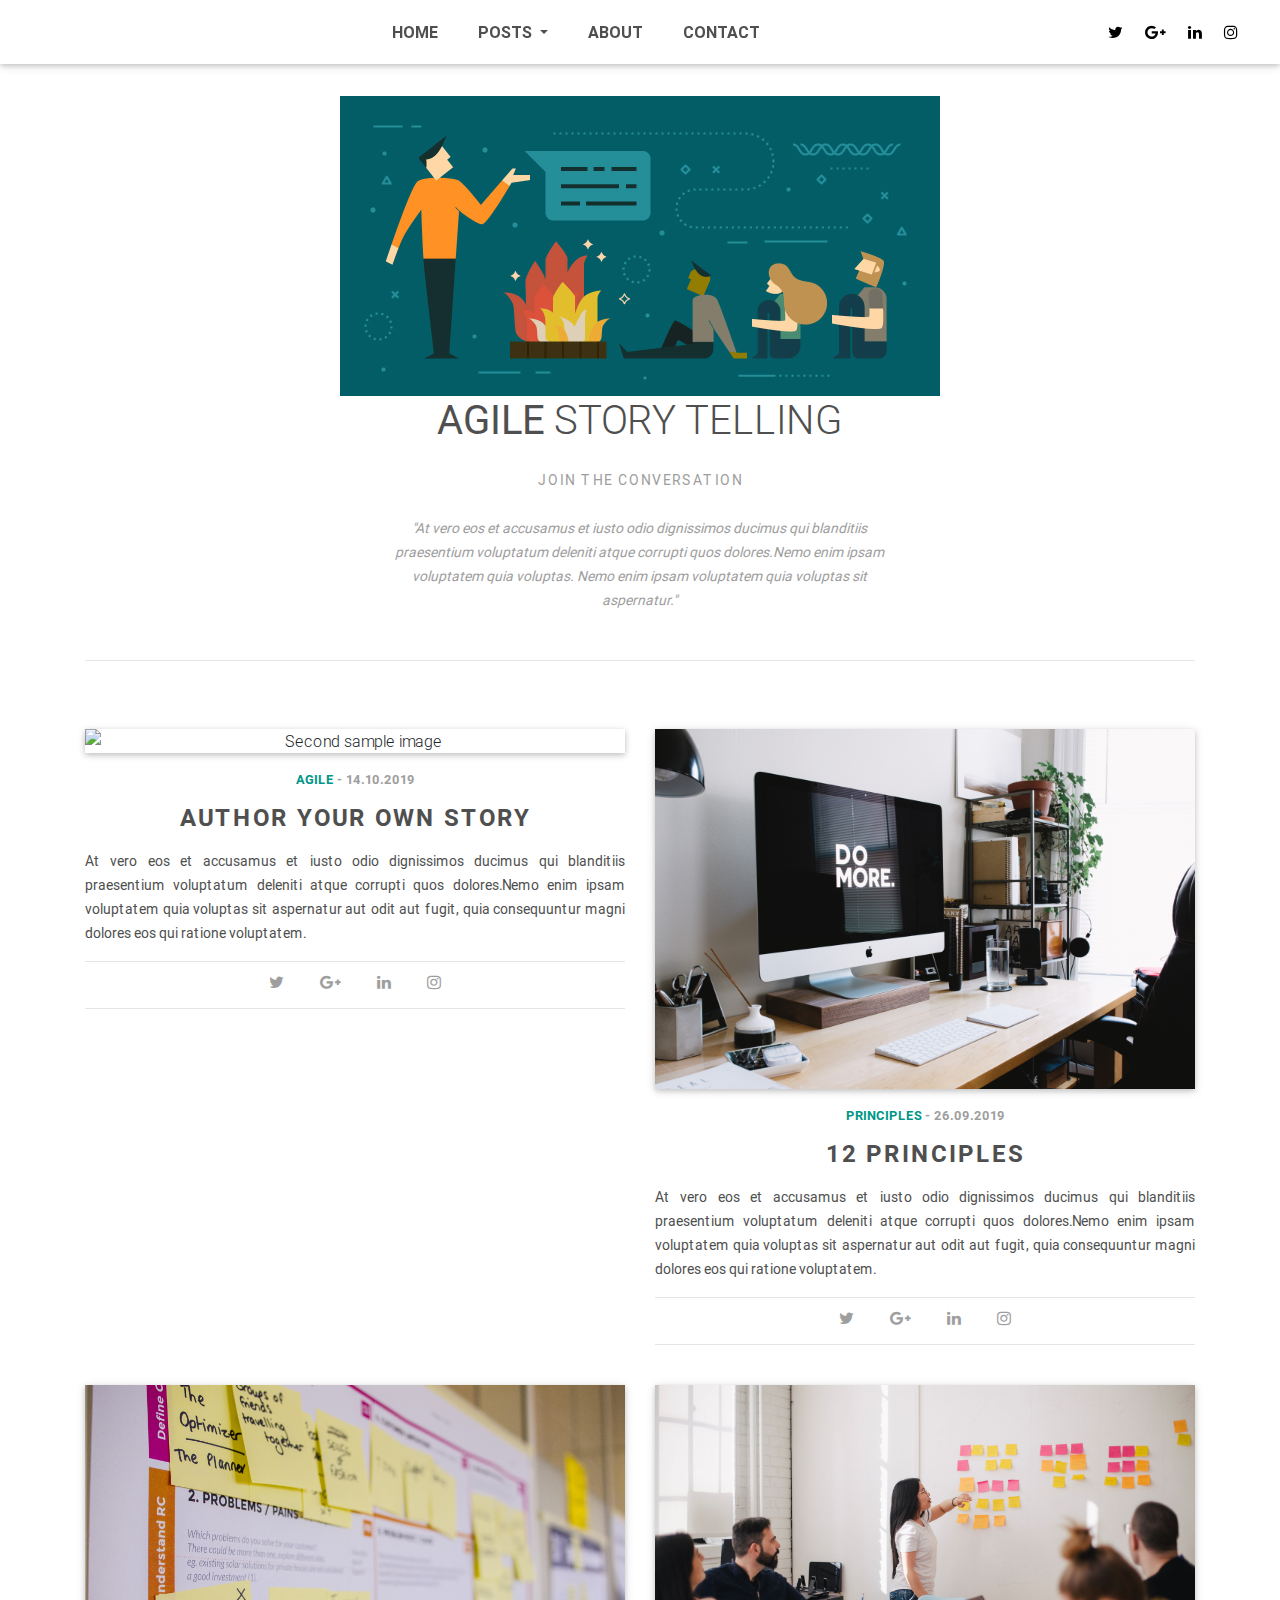
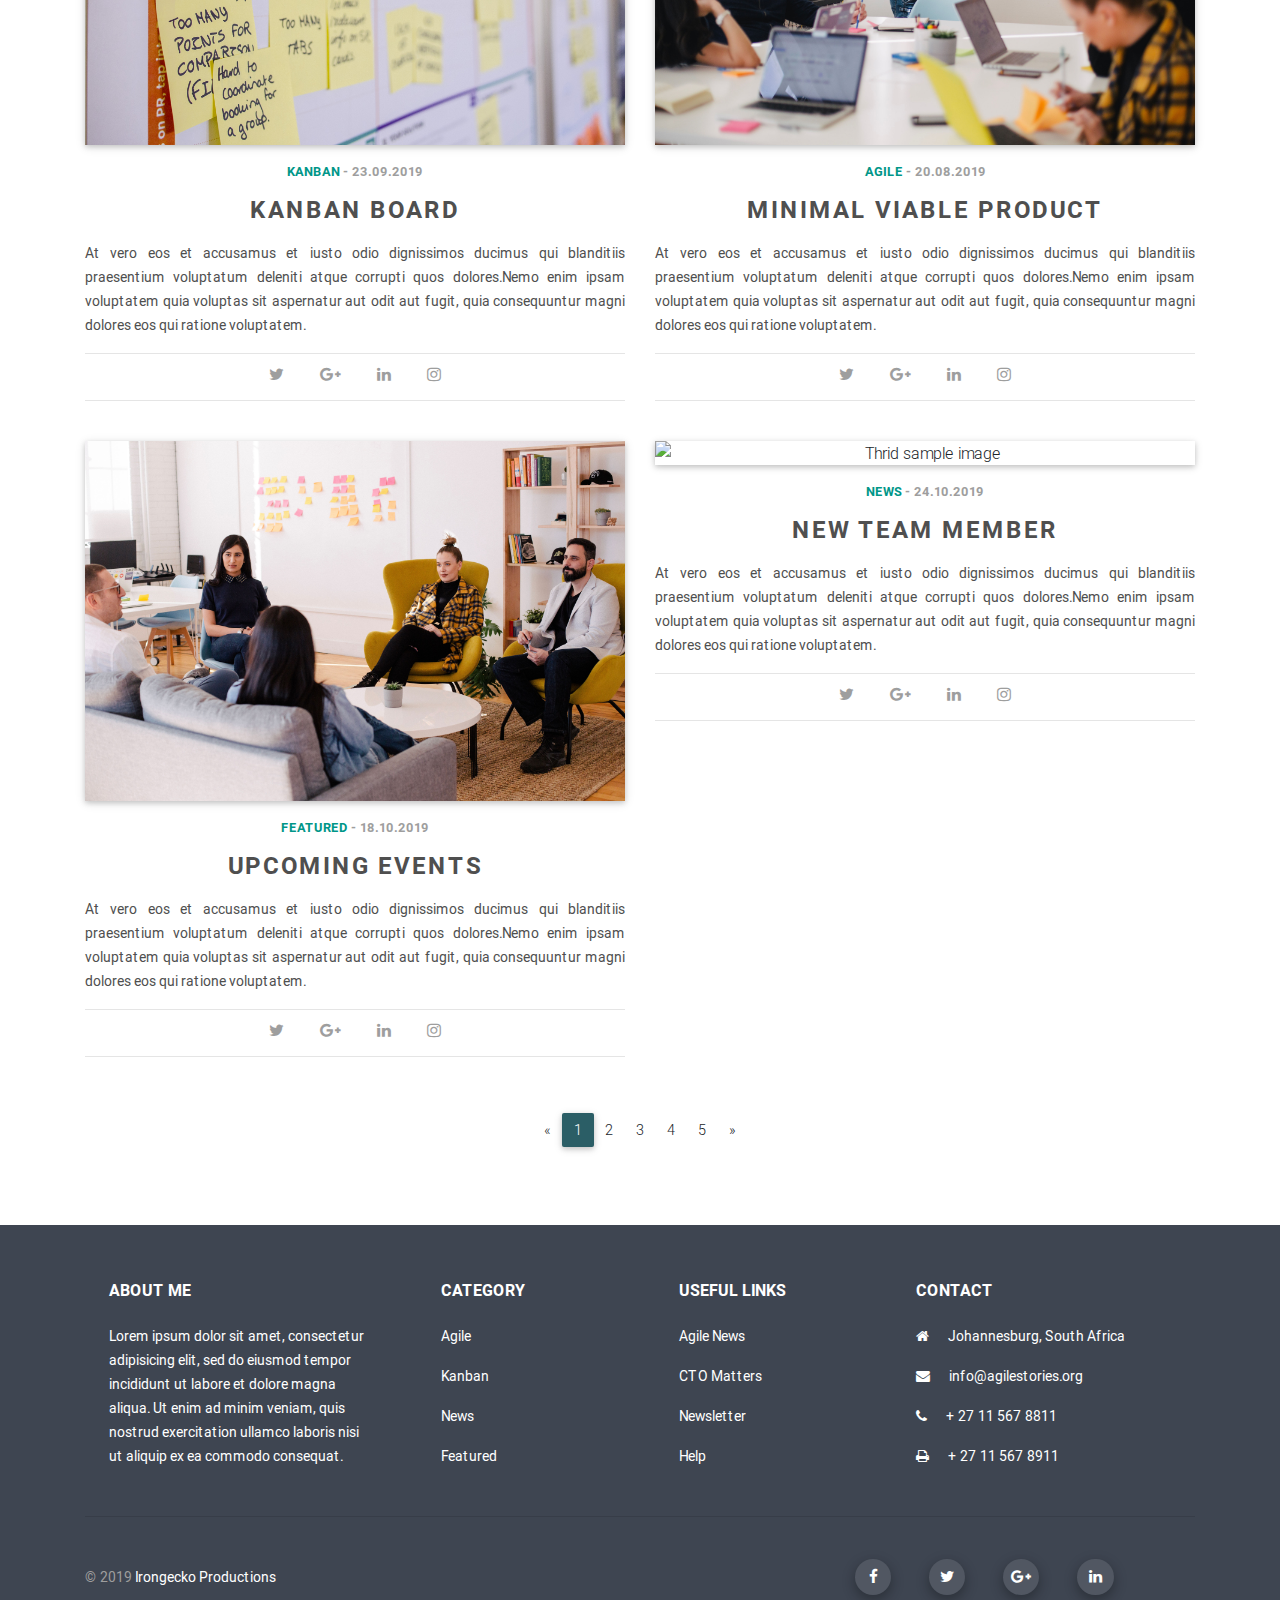
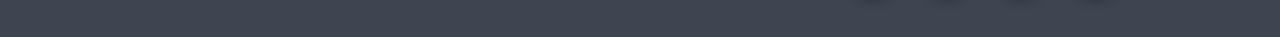
==== commit 1238ab7f: "Changed background color of paginator" ====
--- a/index.html
+++ b/index.html
@@ -440,7 +440,7 @@
 
                                 <!--Numbers-->
                                 <li class="page-item active">
-                                    <a class="page-link">1</a>
+                                    <a class="page-link" style='background-color: #2b5e66'>1</a>
                                 </li>
                                 <li class="page-item">
                                     <a class="page-link">2</a>
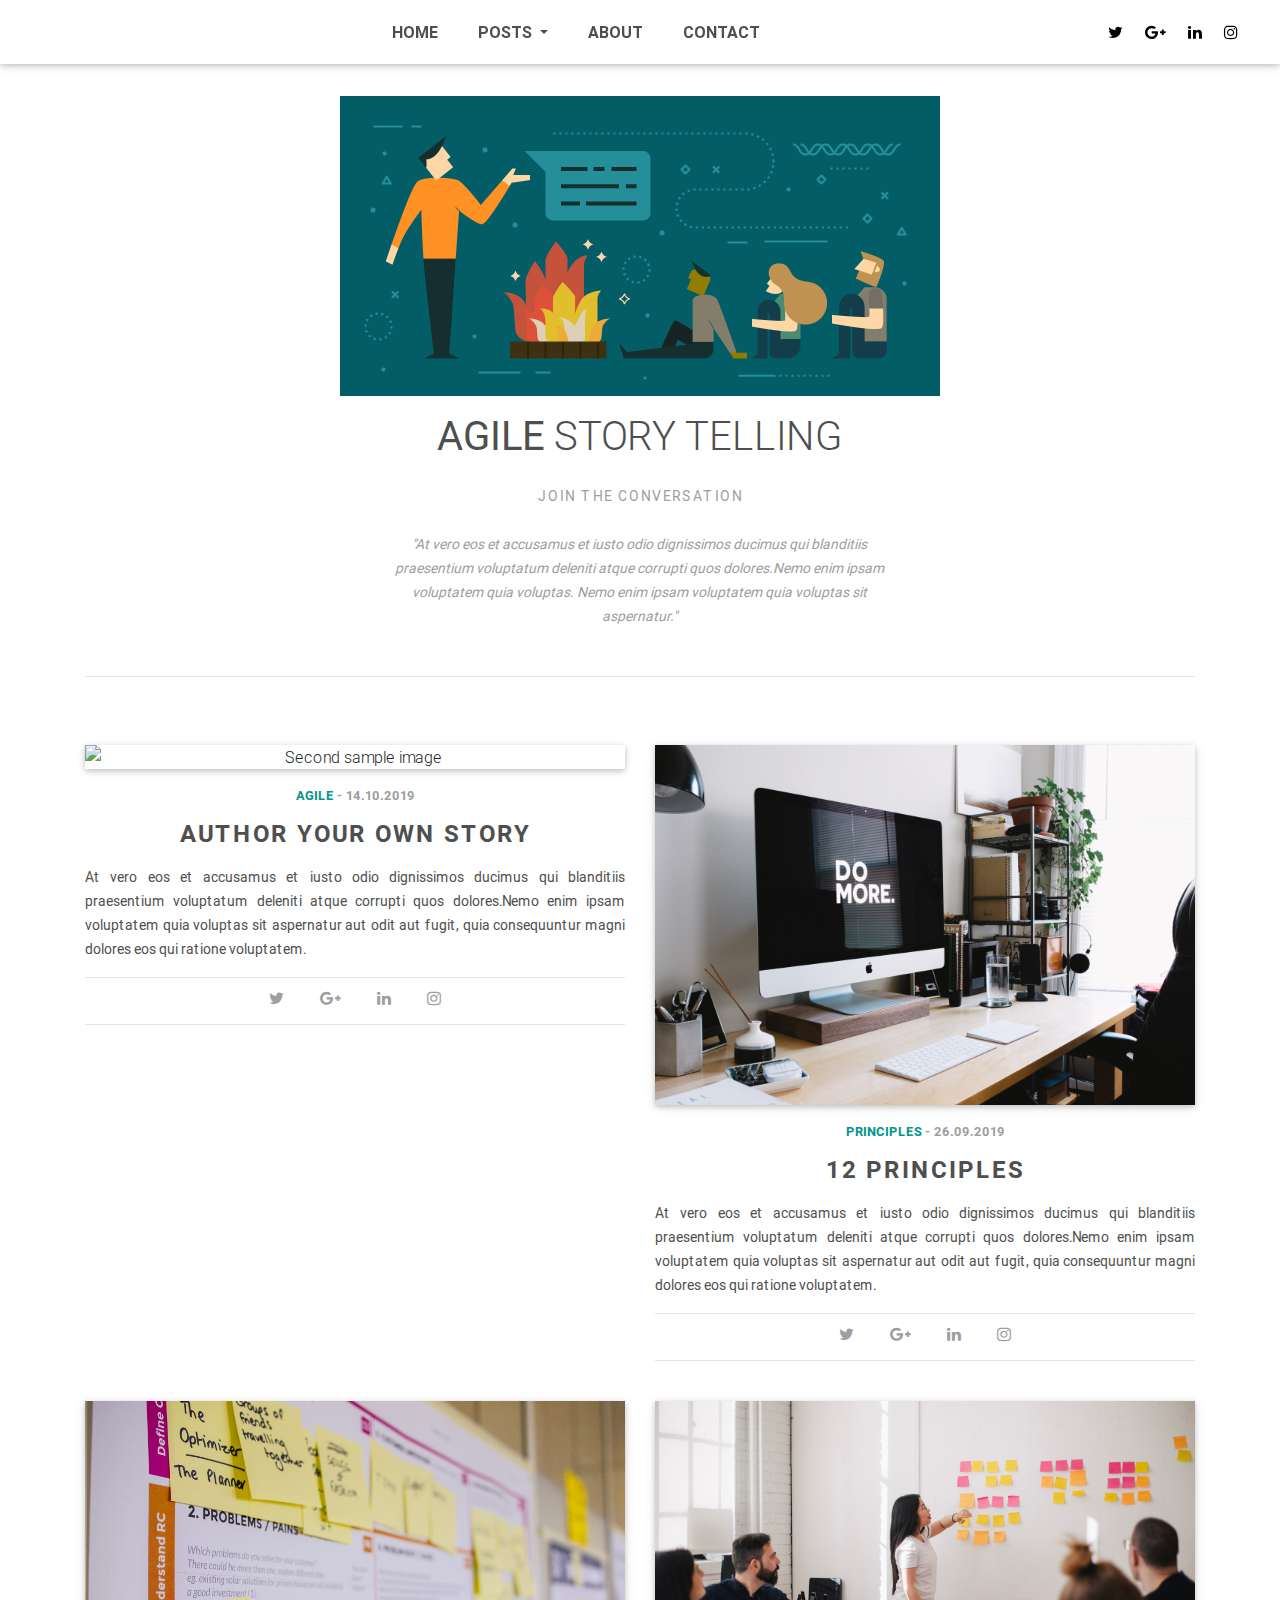
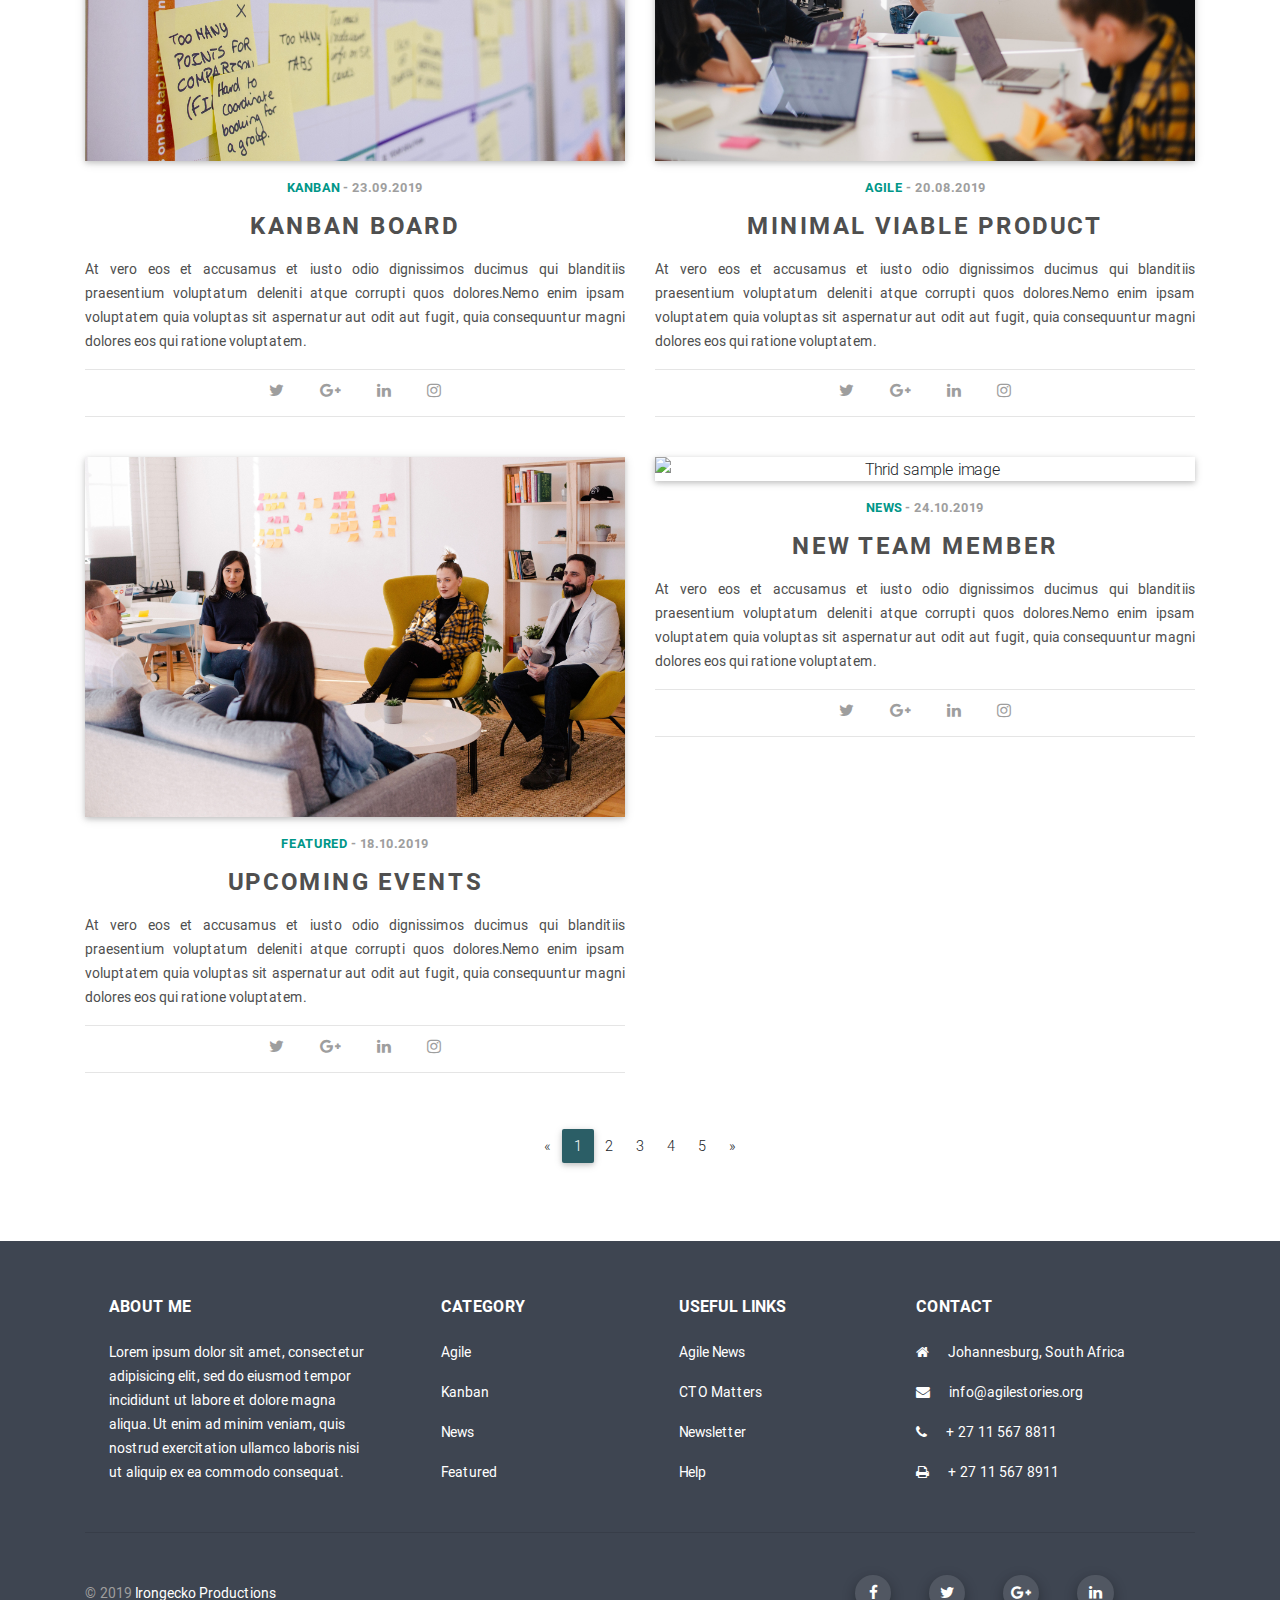
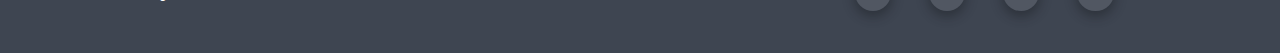
==== commit 915d327a: "Changed background color of paginator" ====
--- a/index.html
+++ b/index.html
@@ -99,7 +99,7 @@
             <div class="container-fluid text-center mt-5">
                 <img src="/img/storytelling1.jpg" style="width: 600px" class="img-fluid" alt="First sample image">
                 <!--Excerpt-->
-                <h1 class="text-center dark-grey-text pb-3">
+                <h1 class="text-center dark-grey-text pb-3 mt-3">
                     <strong>AGILE</strong> STORY TELLING</h1>
 
                 <p class="grey-text text-center mb-4 text-uppercase spacing">JOIN THE CONVERSATION</p>
